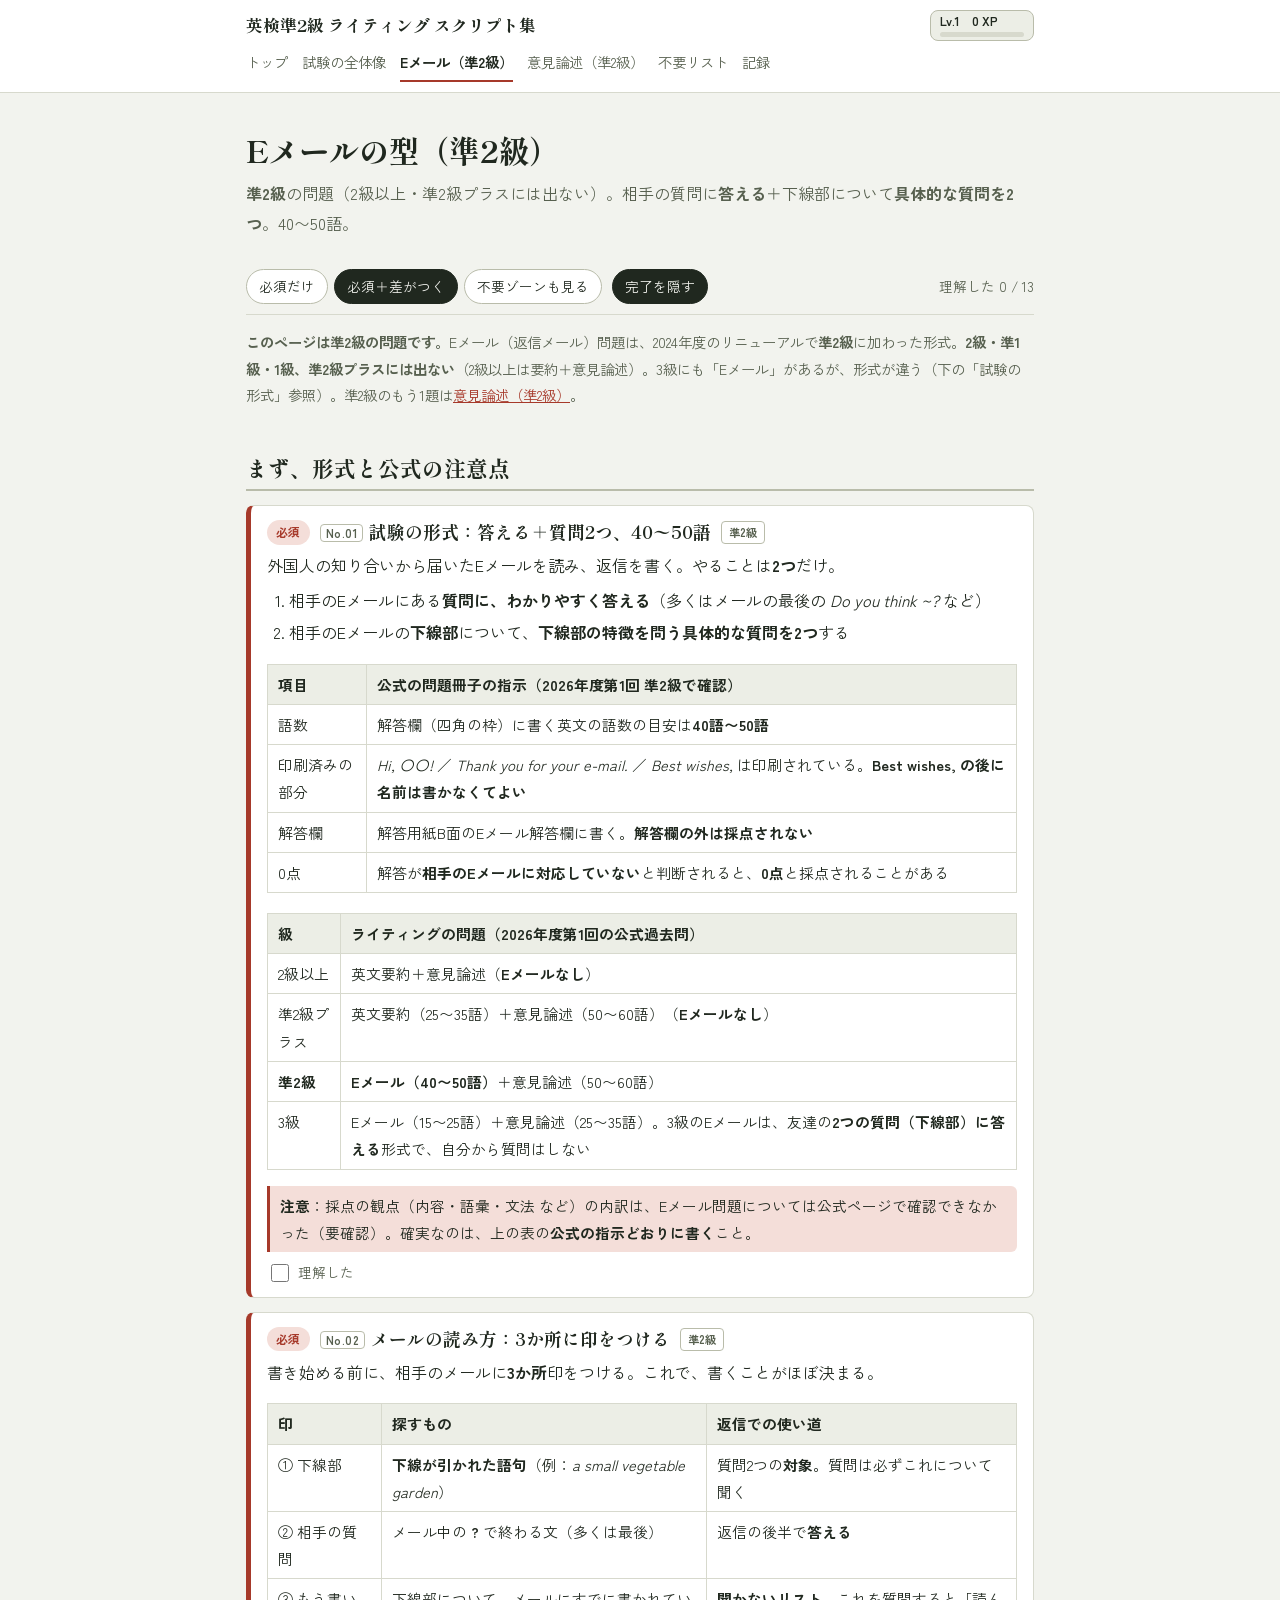
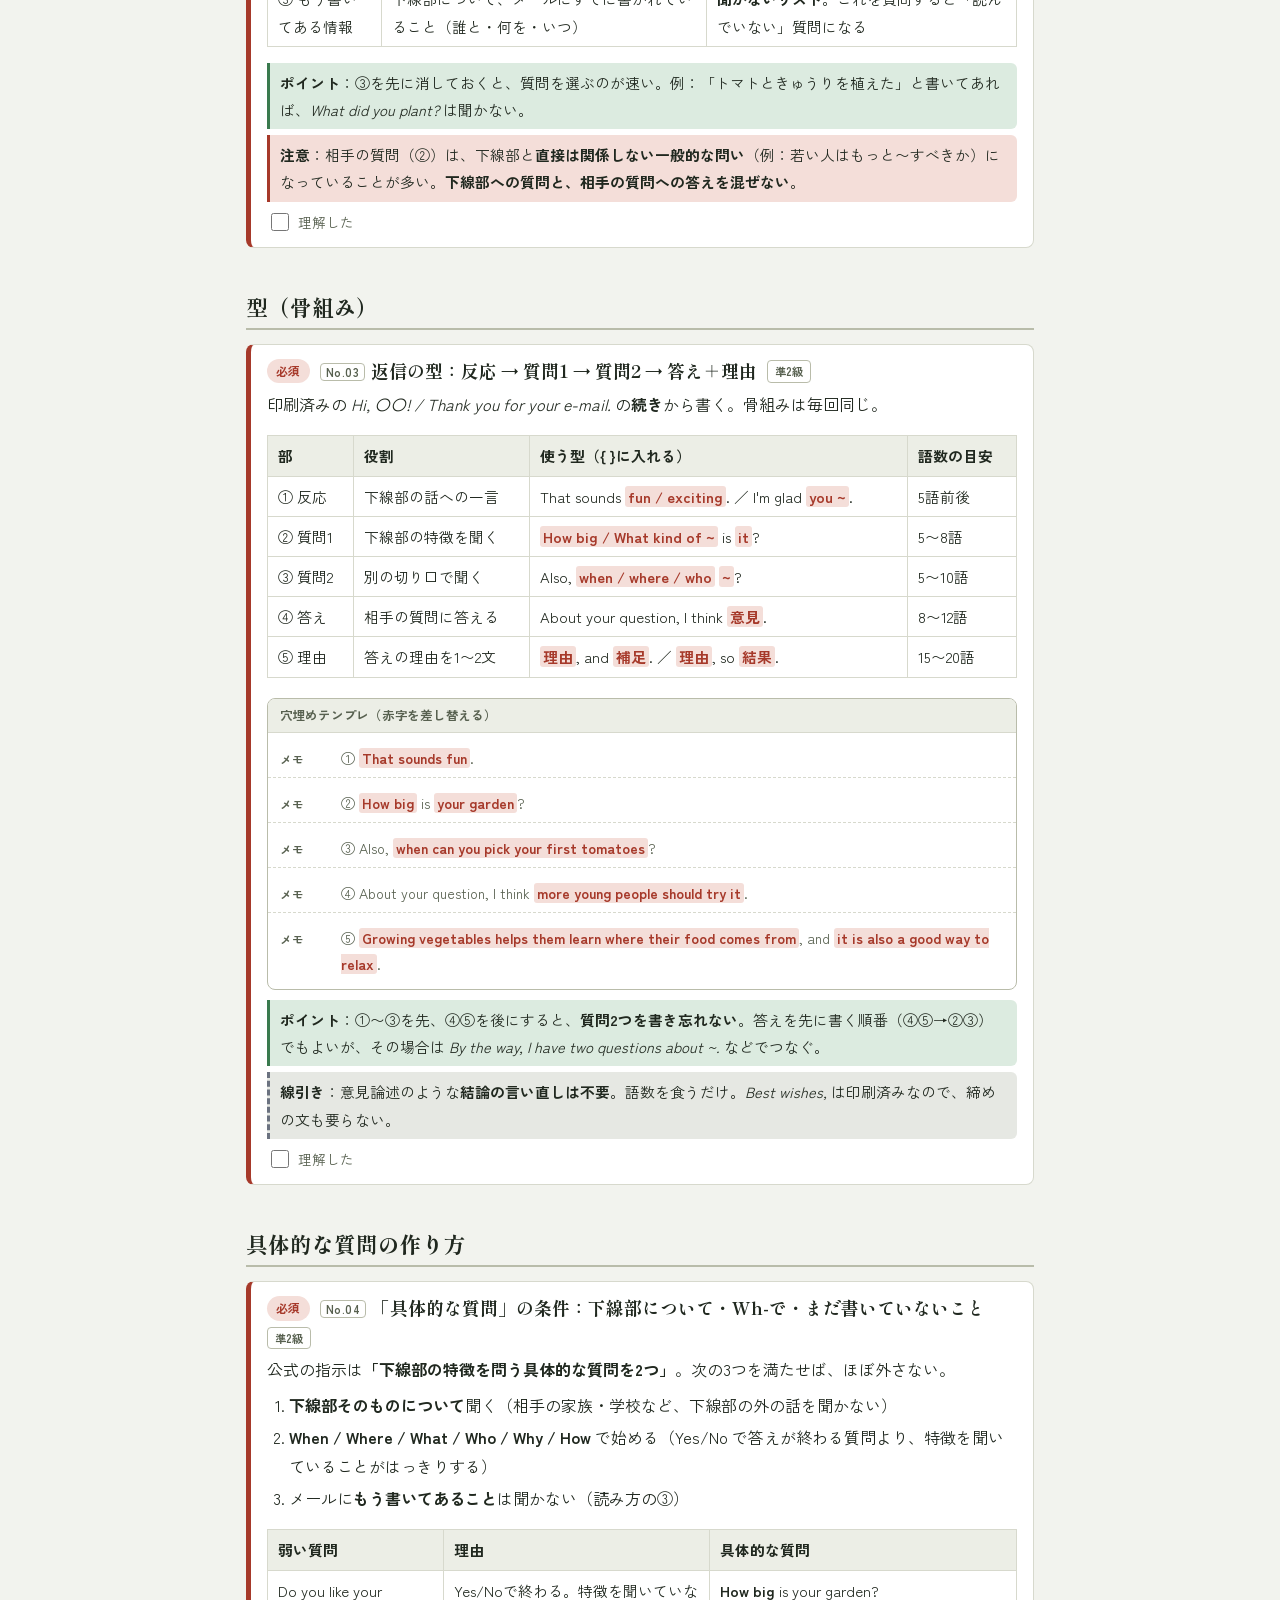
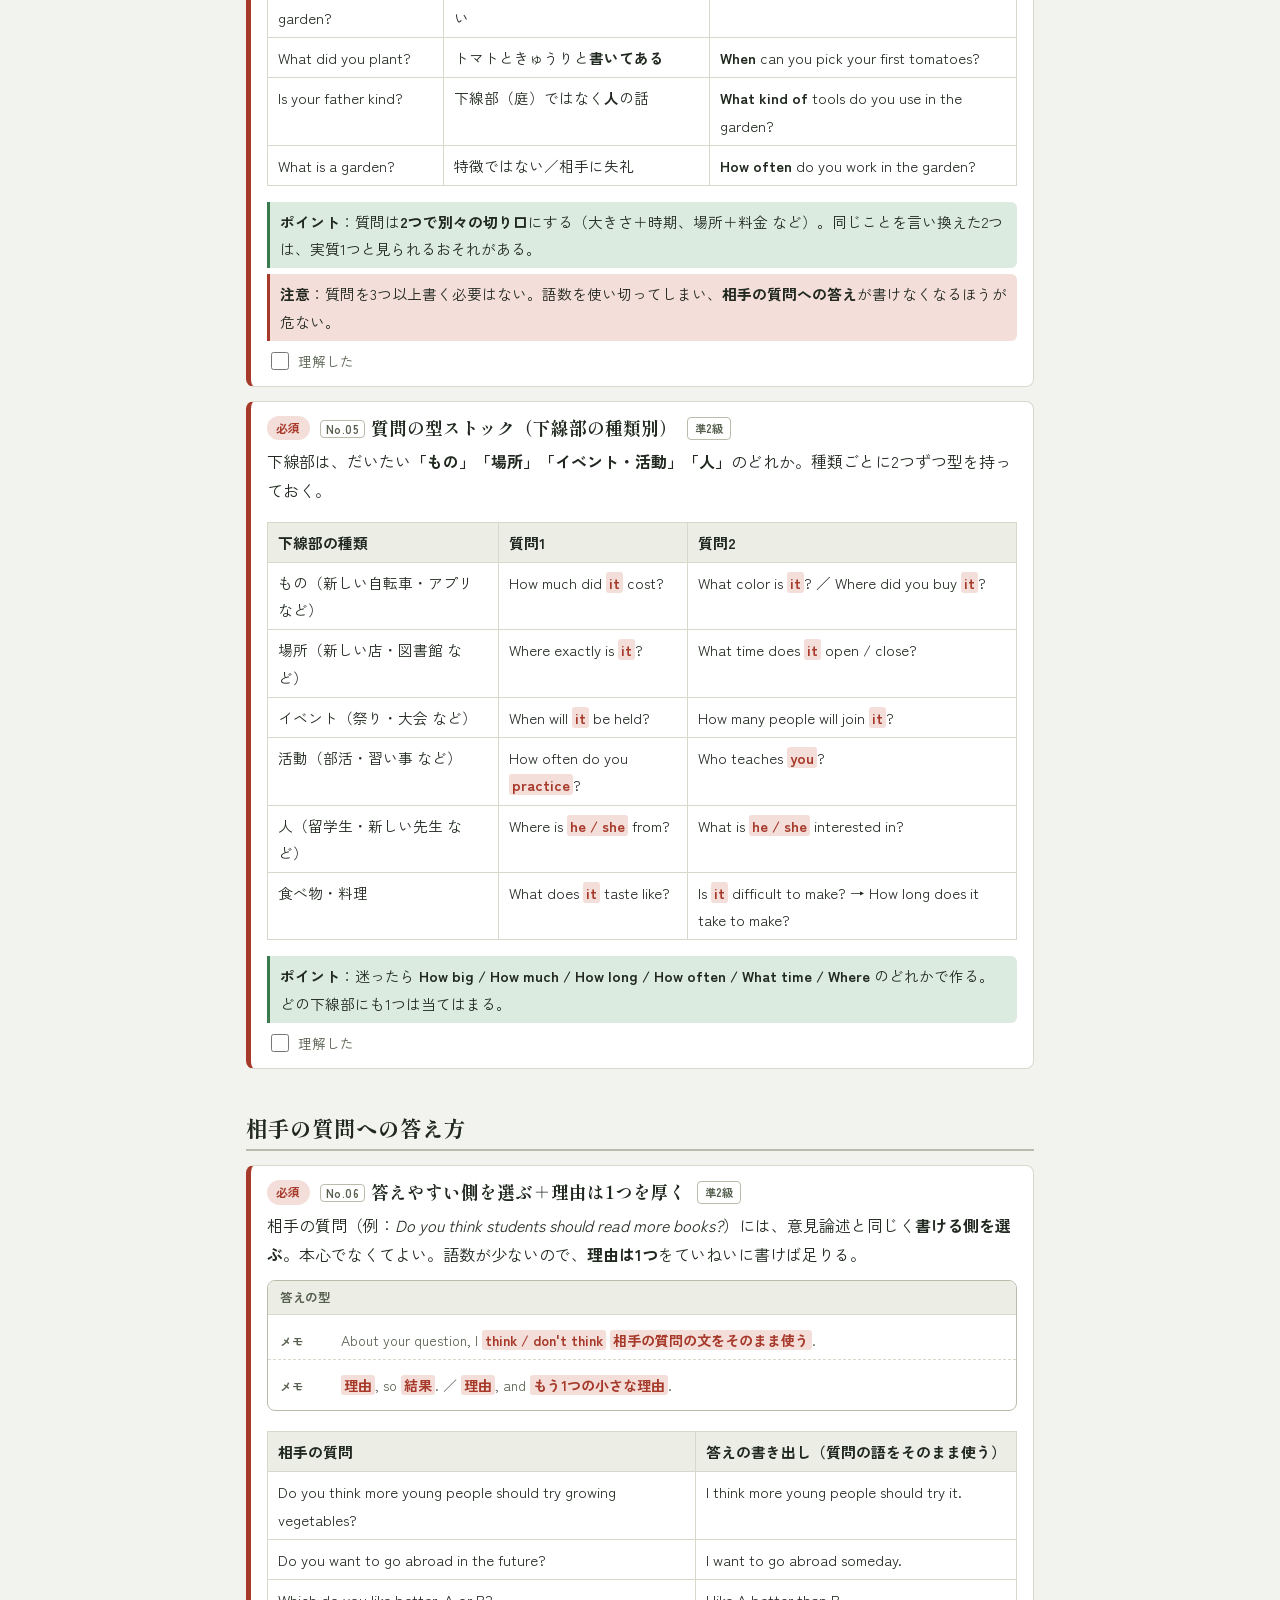
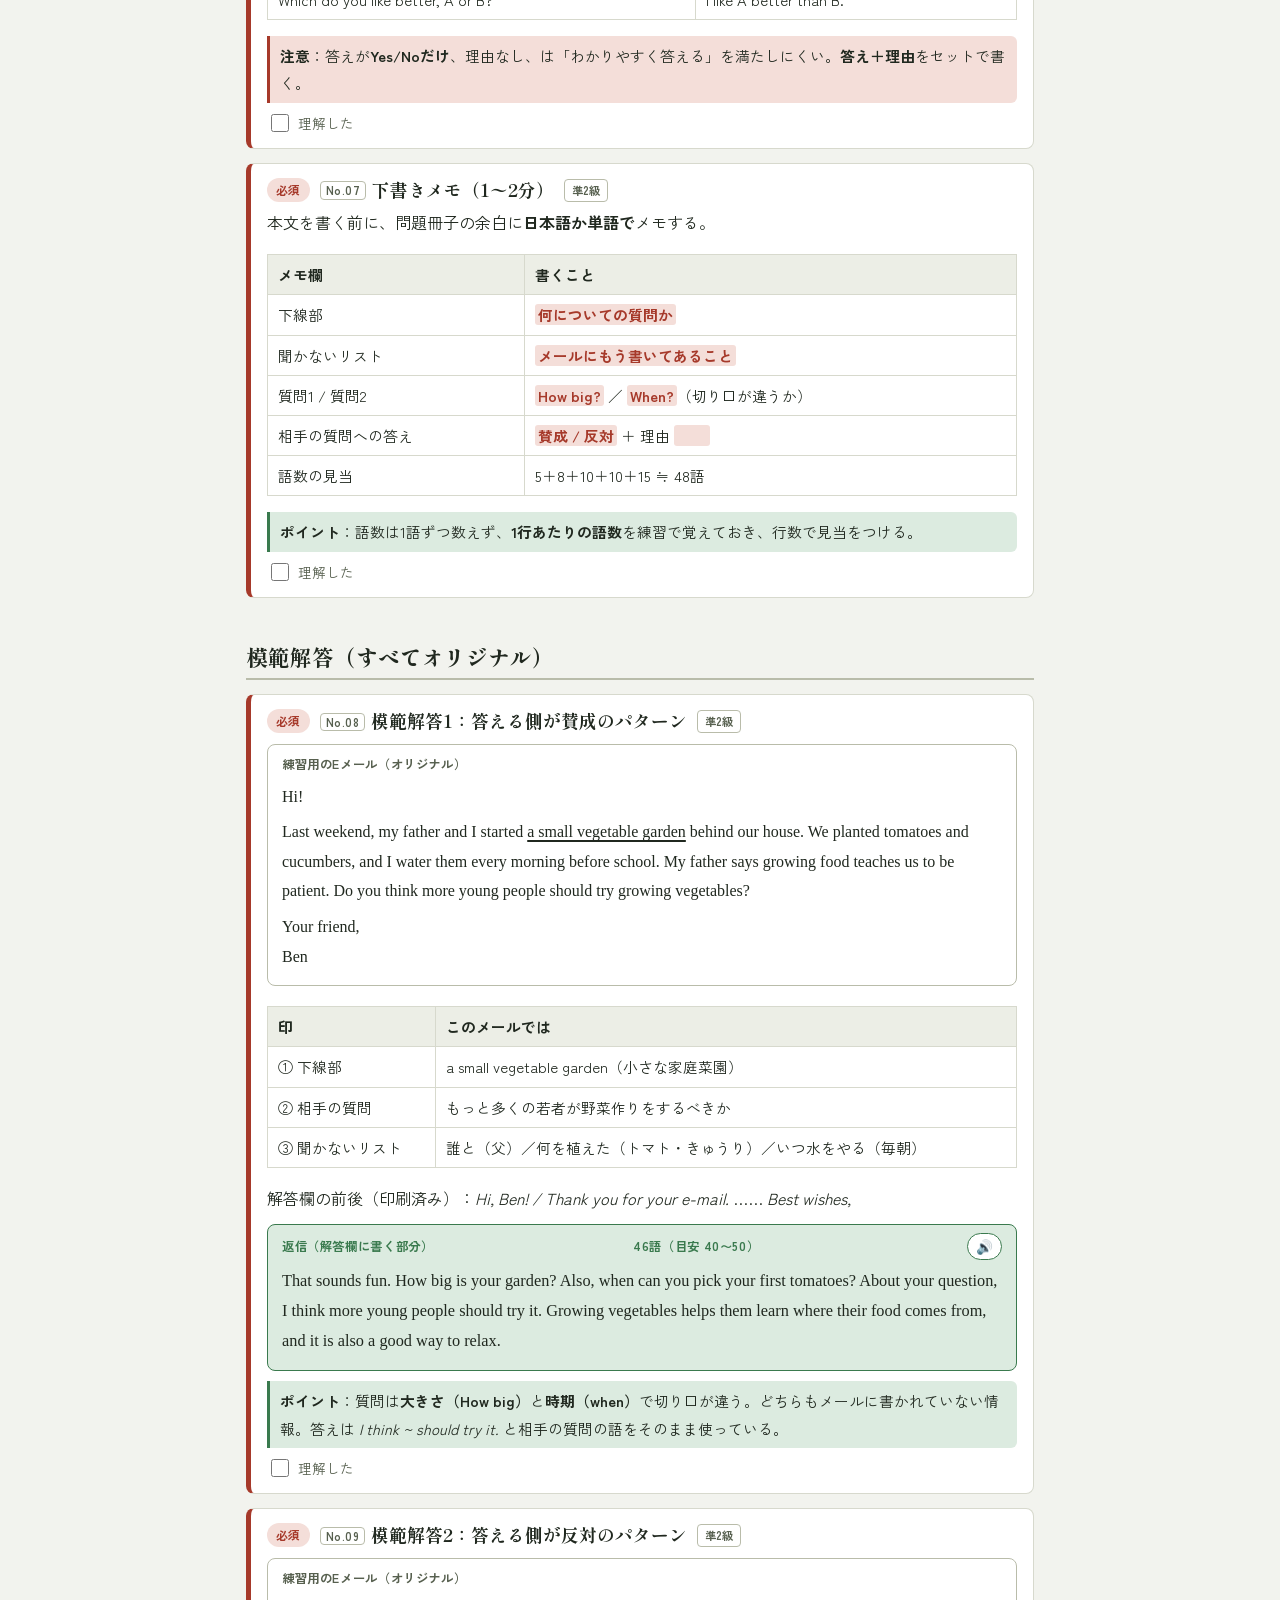
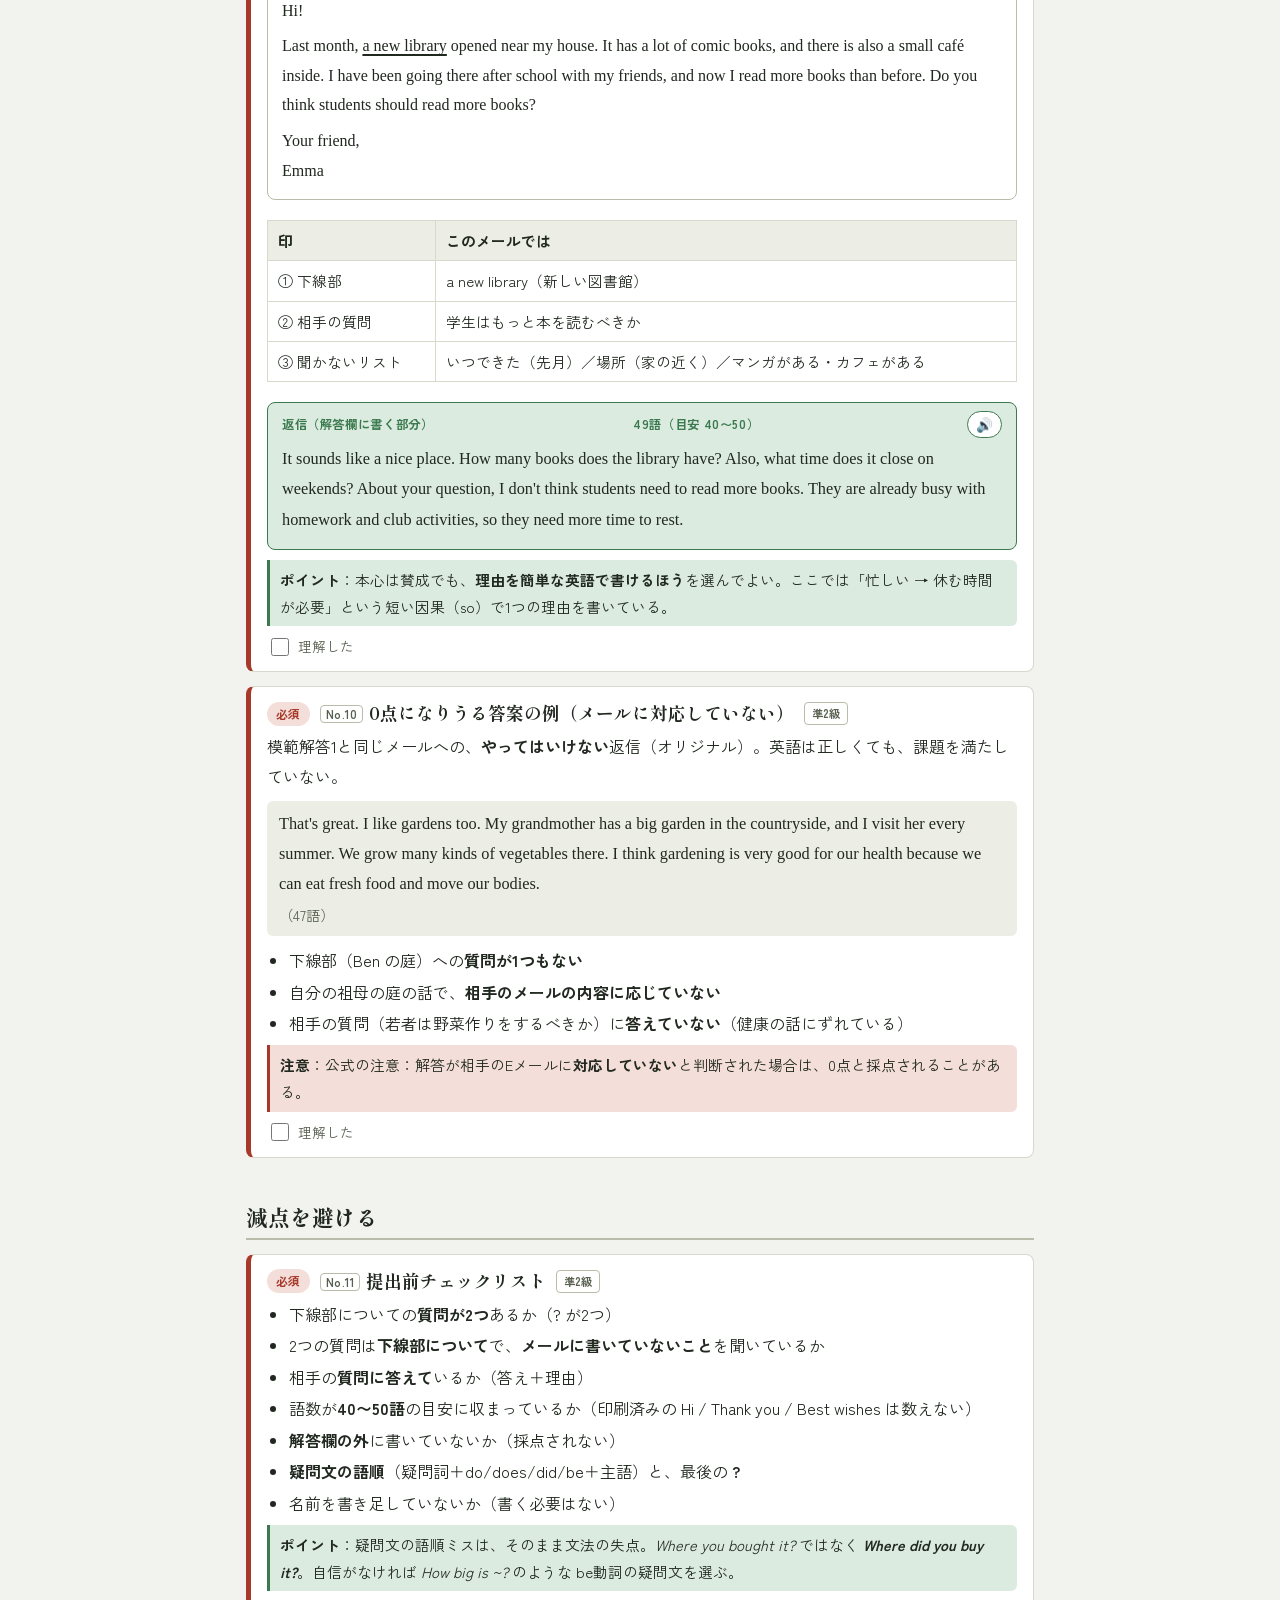
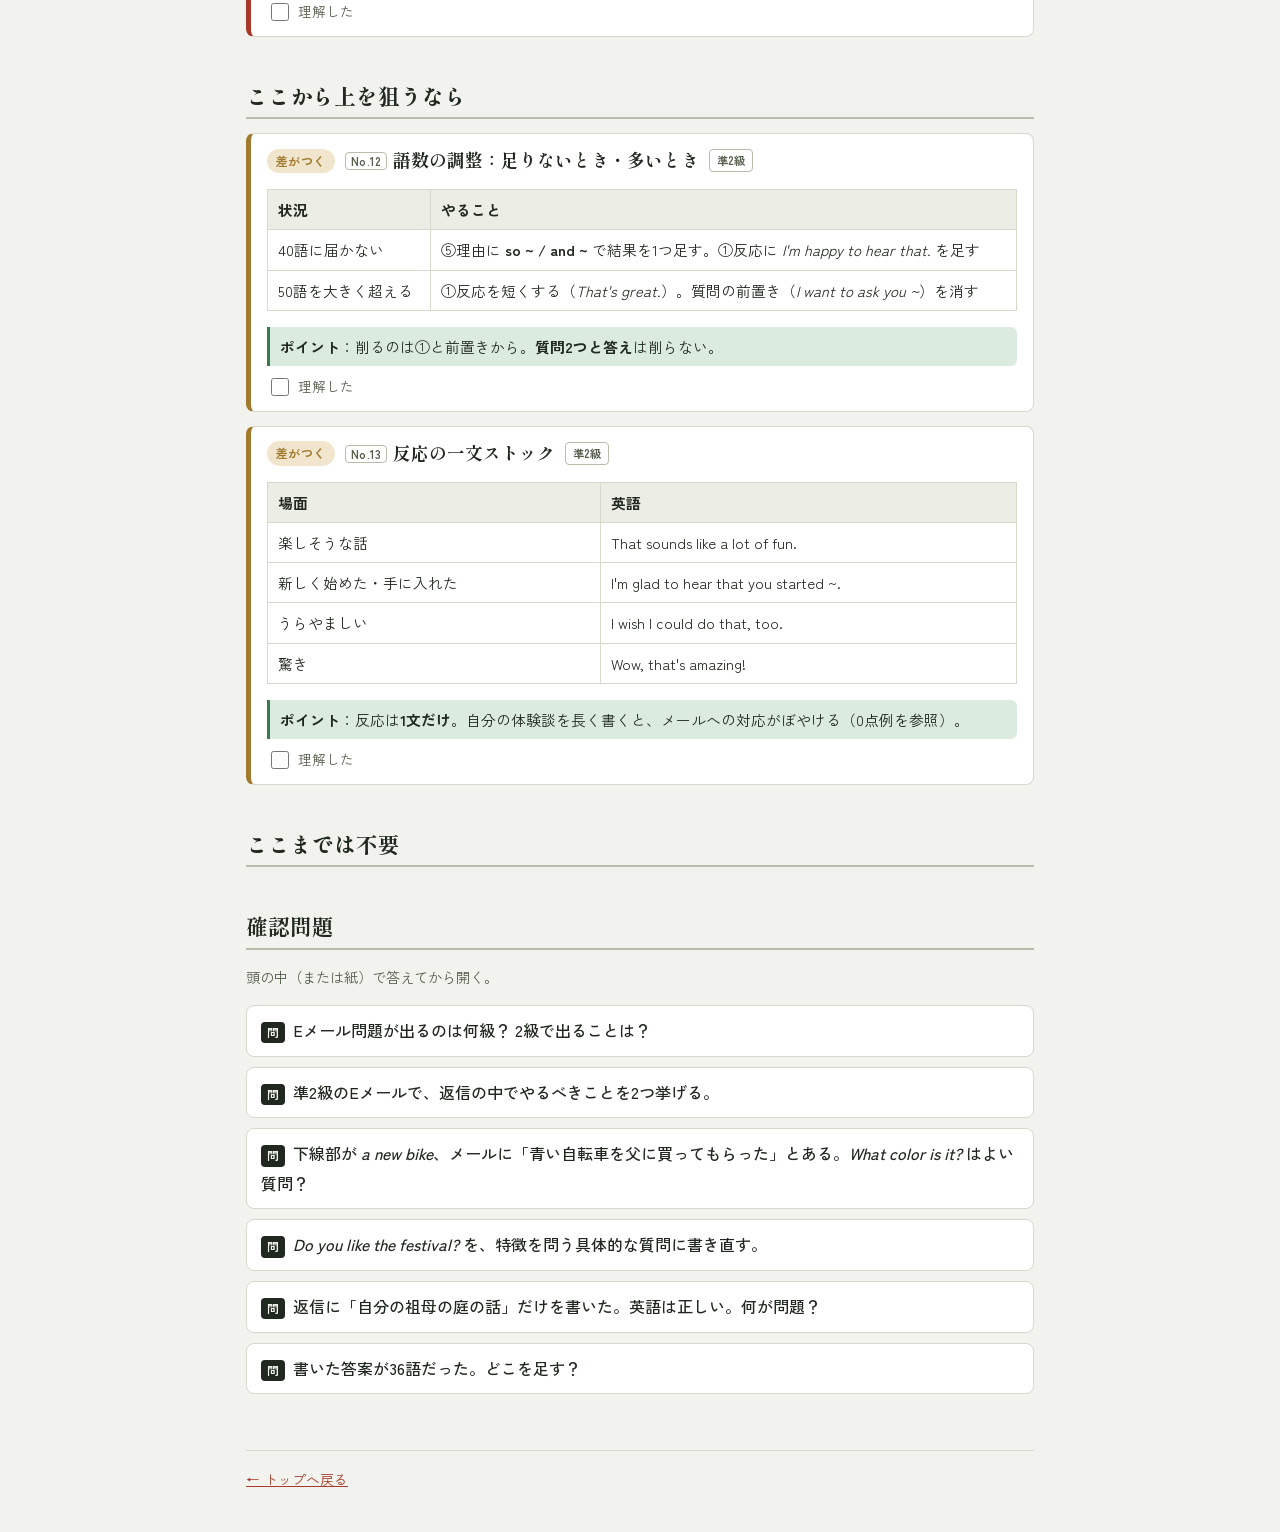
==== email.html @ 37f8f78b "英検準2級ライティング スクリプト集を公開 Co-Authored-By: Claude Sonnet 5 <noreply@anthropic.com>" ====
<!doctype html>
<html lang="ja">
<head>
<meta charset="utf-8">
<meta name="viewport" content="width=device-width, initial-scale=1">
<title>Eメール（返信メール）の型【準2級】 | 英検準2級 ライティング スクリプト集</title>
<meta name="description" content="準2級の問題（2級以上・準2級プラスには出ない）。相手の質問に答える＋下線部について具体的な質問を2つ。40〜50語。">
<link rel="icon" href="data:image/svg+xml,<svg xmlns=%22http://www.w3.org/2000/svg%22 viewBox=%220 0 100 100%22><text y=%22.9em%22 font-size=%2290%22>%F0%9F%97%A3%EF%B8%8F</text></svg>">
<link rel="stylesheet" href="https://fonts.googleapis.com/css2?family=Shippori+Mincho:wght@500;600;800&family=Zen+Kaku+Gothic+New:wght@400;500;700;900&display=swap">
<link rel="stylesheet" href="assets/style.css">
</head>
<body data-mode="core" data-grade="all">
<header class="site-head"><div class="wrap">
  <a class="brand" href="index.html">英検準2級 ライティング スクリプト集</a>
  <nav class="nav">
    <a href="index.html">トップ</a>
    <a href="exam.html">試験の全体像</a>
    <a href="email.html" aria-current="page">Eメール（準2級）</a>
    <a href="essay-p2.html">意見論述（準2級）</a>
    <a href="skip-list.html">不要リスト</a>
    <a href="progress.html">記録</a>
  </nav>
</div></header>

<main class="wrap">

  <h1>Eメールの型（準2級）</h1>
  <p class="lead"><b>準2級</b>の問題（2級以上・準2級プラスには出ない）。相手の質問に<b>答える</b>＋下線部について<b>具体的な質問を2つ</b>。40〜50語。</p>
  <div class="toolbar"><div class="wrap">
    <div class="filter" role="group" aria-label="表示する範囲">
      <button type="button" data-mode="must">必須だけ</button>
      <button type="button" data-mode="core">必須＋差がつく</button>
      <button type="button" data-mode="all">不要ゾーンも見る</button>
      <span class="prog" id="prog"></span>
    </div></div></div>

  <p class="note"><b>このページは準2級の問題です。</b>Eメール（返信メール）問題は、2024年度のリニューアルで<b>準2級</b>に加わった形式。<b>2級・準1級・1級、準2級プラスには出ない</b>（2級以上は要約＋意見論述）。3級にも「Eメール」があるが、形式が違う（下の「試験の形式」参照）。準2級のもう1題は<a href="essay-p2.html">意見論述（準2級）</a>。</p>
  <h2>まず、形式と公式の注意点</h2>
  <article class="item" data-tier="must" data-grade="p2" id="em-format">
    <header><span class="tier tier-must">必須</span><h3>試験の形式：答える＋質問2つ、40〜50語</h3><span class="gchips"><span class="gchip">準2級</span></span></header>
    <p>外国人の知り合いから届いたEメールを読み、返信を書く。やることは<b>2つ</b>だけ。</p>
    <ol><li>相手のEメールにある<b>質問に、わかりやすく答える</b>（多くはメールの最後の <i>Do you think ~?</i> など）</li><li>相手のEメールの<b>下線部</b>について、<b>下線部の特徴を問う具体的な質問を2つ</b>する</li></ol>
    <div class="tablewrap"><table>
      <tr><th>項目</th><th>公式の問題冊子の指示（2026年度第1回 準2級で確認）</th></tr>
      <tr><td>語数</td><td>解答欄（四角の枠）に書く英文の語数の目安は<b>40語〜50語</b></td></tr>
      <tr><td>印刷済みの部分</td><td><i>Hi, 〇〇!</i> ／ <i>Thank you for your e-mail.</i> ／ <i>Best wishes,</i> は印刷されている。<b>Best wishes, の後に名前は書かなくてよい</b></td></tr>
      <tr><td>解答欄</td><td>解答用紙B面のEメール解答欄に書く。<b>解答欄の外は採点されない</b></td></tr>
      <tr><td>0点</td><td>解答が<b>相手のEメールに対応していない</b>と判断されると、<b>0点</b>と採点されることがある</td></tr>
    </table></div>
    <div class="tablewrap"><table>
      <tr><th>級</th><th>ライティングの問題（2026年度第1回の公式過去問）</th></tr>
      <tr><td>2級以上</td><td>英文要約＋意見論述（<b>Eメールなし</b>）</td></tr>
      <tr><td>準2級プラス</td><td>英文要約（25〜35語）＋意見論述（50〜60語）（<b>Eメールなし</b>）</td></tr>
      <tr><td><b>準2級</b></td><td><b>Eメール（40〜50語）</b>＋意見論述（50〜60語）</td></tr>
      <tr><td>3級</td><td>Eメール（15〜25語）＋意見論述（25〜35語）。3級のEメールは、友達の<b>2つの質問（下線部）に答える</b>形式で、自分から質問はしない</td></tr>
    </table></div>
    <p class="warn"><b>注意</b>：採点の観点（内容・語彙・文法 など）の内訳は、Eメール問題については公式ページで確認できなかった（要確認）。確実なのは、上の表の<b>公式の指示どおりに書く</b>こと。</p>
    <label class="done"><input type="checkbox" data-id="em-format"> 理解した</label>
  </article>

  <article class="item" data-tier="must" data-grade="p2" id="em-read">
    <header><span class="tier tier-must">必須</span><h3>メールの読み方：3か所に印をつける</h3><span class="gchips"><span class="gchip">準2級</span></span></header>
    <p>書き始める前に、相手のメールに<b>3か所</b>印をつける。これで、書くことがほぼ決まる。</p>
    <div class="tablewrap"><table>
      <tr><th>印</th><th>探すもの</th><th>返信での使い道</th></tr>
      <tr><td>① 下線部</td><td><b>下線が引かれた語句</b>（例：<i>a small vegetable garden</i>）</td><td>質問2つの<b>対象</b>。質問は必ずこれについて聞く</td></tr>
      <tr><td>② 相手の質問</td><td>メール中の <b>?</b> で終わる文（多くは最後）</td><td>返信の後半で<b>答える</b></td></tr>
      <tr><td>③ もう書いてある情報</td><td>下線部について、メールにすでに書かれていること（誰と・何を・いつ）</td><td><b>聞かないリスト</b>。これを質問すると「読んでいない」質問になる</td></tr>
    </table></div>
    <p class="tip"><b>ポイント</b>：③を先に消しておくと、質問を選ぶのが速い。例：「トマトときゅうりを植えた」と書いてあれば、<i>What did you plant?</i> は聞かない。</p>
    <p class="warn"><b>注意</b>：相手の質問（②）は、下線部と<b>直接は関係しない一般的な問い</b>（例：若い人はもっと〜すべきか）になっていることが多い。<b>下線部への質問と、相手の質問への答えを混ぜない</b>。</p>
    <label class="done"><input type="checkbox" data-id="em-read"> 理解した</label>
  </article>

  <h2>型（骨組み）</h2>
  <article class="item" data-tier="must" data-grade="p2" id="em-skeleton">
    <header><span class="tier tier-must">必須</span><h3>返信の型：反応 → 質問1 → 質問2 → 答え＋理由</h3><span class="gchips"><span class="gchip">準2級</span></span></header>
    <p>印刷済みの <i>Hi, 〇〇! / Thank you for your e-mail.</i> の<b>続き</b>から書く。骨組みは毎回同じ。</p>
    <div class="tablewrap"><table>
      <tr><th>部</th><th>役割</th><th>使う型（{ }に入れる）</th><th>語数の目安</th></tr>
      <tr><td>① 反応</td><td>下線部の話への一言</td><td>That sounds <span class="slot">fun / exciting</span>. ／ I'm glad <span class="slot">you ~</span>.</td><td>5語前後</td></tr>
      <tr><td>② 質問1</td><td>下線部の特徴を聞く</td><td><span class="slot">How big / What kind of ~</span> is <span class="slot">it</span>?</td><td>5〜8語</td></tr>
      <tr><td>③ 質問2</td><td>別の切り口で聞く</td><td>Also, <span class="slot">when / where / who</span> <span class="slot">~</span>?</td><td>5〜10語</td></tr>
      <tr><td>④ 答え</td><td>相手の質問に答える</td><td>About your question, I think <span class="slot">意見</span>.</td><td>8〜12語</td></tr>
      <tr><td>⑤ 理由</td><td>答えの理由を1〜2文</td><td><span class="slot">理由</span>, and <span class="slot">補足</span>. ／ <span class="slot">理由</span>, so <span class="slot">結果</span>.</td><td>15〜20語</td></tr>
    </table></div>
    <div class="script"><div class="script-head"><span>穴埋めテンプレ（赤字を差し替える）</span></div>
      <p class="sline n"><span class="who">メモ</span><span class="txt">① <span class="slot">That sounds fun</span>.</span></p>
      <p class="sline n"><span class="who">メモ</span><span class="txt">② <span class="slot">How big</span> is <span class="slot">your garden</span>?</span></p>
      <p class="sline n"><span class="who">メモ</span><span class="txt">③ Also, <span class="slot">when can you pick your first tomatoes</span>?</span></p>
      <p class="sline n"><span class="who">メモ</span><span class="txt">④ About your question, I think <span class="slot">more young people should try it</span>.</span></p>
      <p class="sline n"><span class="who">メモ</span><span class="txt">⑤ <span class="slot">Growing vegetables helps them learn where their food comes from</span>, and <span class="slot">it is also a good way to relax</span>.</span></p>
    </div>
    <p class="tip"><b>ポイント</b>：①〜③を先、④⑤を後にすると、<b>質問2つを書き忘れない</b>。答えを先に書く順番（④⑤→②③）でもよいが、その場合は <i>By the way, I have two questions about ~.</i> などでつなぐ。</p>
    <p class="line"><b>線引き</b>：意見論述のような<b>結論の言い直しは不要</b>。語数を食うだけ。<i>Best wishes,</i> は印刷済みなので、締めの文も要らない。</p>
    <label class="done"><input type="checkbox" data-id="em-skeleton"> 理解した</label>
  </article>

  <h2>具体的な質問の作り方</h2>
  <article class="item" data-tier="must" data-grade="p2" id="em-question-make">
    <header><span class="tier tier-must">必須</span><h3>「具体的な質問」の条件：下線部について・Wh-で・まだ書いていないこと</h3><span class="gchips"><span class="gchip">準2級</span></span></header>
    <p>公式の指示は<b>「下線部の特徴を問う具体的な質問を2つ」</b>。次の3つを満たせば、ほぼ外さない。</p>
    <ol><li><b>下線部そのものについて</b>聞く（相手の家族・学校など、下線部の外の話を聞かない）</li><li><b>When / Where / What / Who / Why / How</b> で始める（Yes/No で答えが終わる質問より、特徴を聞いていることがはっきりする）</li><li>メールに<b>もう書いてあること</b>は聞かない（読み方の③）</li></ol>
    <div class="tablewrap"><table>
      <tr><th>弱い質問</th><th>理由</th><th>具体的な質問</th></tr>
      <tr><td>Do you like your garden?</td><td>Yes/Noで終わる。特徴を聞いていない</td><td><b>How big</b> is your garden?</td></tr>
      <tr><td>What did you plant?</td><td>トマトときゅうりと<b>書いてある</b></td><td><b>When</b> can you pick your first tomatoes?</td></tr>
      <tr><td>Is your father kind?</td><td>下線部（庭）ではなく<b>人</b>の話</td><td><b>What kind of</b> tools do you use in the garden?</td></tr>
      <tr><td>What is a garden?</td><td>特徴ではない／相手に失礼</td><td><b>How often</b> do you work in the garden?</td></tr>
    </table></div>
    <p class="tip"><b>ポイント</b>：質問は<b>2つで別々の切り口</b>にする（大きさ＋時期、場所＋料金 など）。同じことを言い換えた2つは、実質1つと見られるおそれがある。</p>
    <p class="warn"><b>注意</b>：質問を3つ以上書く必要はない。語数を使い切ってしまい、<b>相手の質問への答え</b>が書けなくなるほうが危ない。</p>
    <label class="done"><input type="checkbox" data-id="em-question-make"> 理解した</label>
  </article>

  <article class="item" data-tier="must" data-grade="p2" id="em-question-stock">
    <header><span class="tier tier-must">必須</span><h3>質問の型ストック（下線部の種類別）</h3><span class="gchips"><span class="gchip">準2級</span></span></header>
    <p>下線部は、だいたい<b>「もの」「場所」「イベント・活動」「人」</b>のどれか。種類ごとに2つずつ型を持っておく。</p>
    <div class="tablewrap"><table>
      <tr><th>下線部の種類</th><th>質問1</th><th>質問2</th></tr>
      <tr><td>もの（新しい自転車・アプリ など）</td><td>How much did <span class="slot">it</span> cost?</td><td>What color is <span class="slot">it</span>? ／ Where did you buy <span class="slot">it</span>?</td></tr>
      <tr><td>場所（新しい店・図書館 など）</td><td>Where exactly is <span class="slot">it</span>?</td><td>What time does <span class="slot">it</span> open / close?</td></tr>
      <tr><td>イベント（祭り・大会 など）</td><td>When will <span class="slot">it</span> be held?</td><td>How many people will join <span class="slot">it</span>?</td></tr>
      <tr><td>活動（部活・習い事 など）</td><td>How often do you <span class="slot">practice</span>?</td><td>Who teaches <span class="slot">you</span>?</td></tr>
      <tr><td>人（留学生・新しい先生 など）</td><td>Where is <span class="slot">he / she</span> from?</td><td>What is <span class="slot">he / she</span> interested in?</td></tr>
      <tr><td>食べ物・料理</td><td>What does <span class="slot">it</span> taste like?</td><td>Is <span class="slot">it</span> difficult to make? → How long does it take to make?</td></tr>
    </table></div>
    <p class="tip"><b>ポイント</b>：迷ったら <b>How big / How much / How long / How often / What time / Where</b> のどれかで作る。どの下線部にも1つは当てはまる。</p>
    <label class="done"><input type="checkbox" data-id="em-question-stock"> 理解した</label>
  </article>

  <h2>相手の質問への答え方</h2>
  <article class="item" data-tier="must" data-grade="p2" id="em-answer">
    <header><span class="tier tier-must">必須</span><h3>答えやすい側を選ぶ＋理由は1つを厚く</h3><span class="gchips"><span class="gchip">準2級</span></span></header>
    <p>相手の質問（例：<i>Do you think students should read more books?</i>）には、意見論述と同じく<b>書ける側を選ぶ</b>。本心でなくてよい。語数が少ないので、<b>理由は1つ</b>をていねいに書けば足りる。</p>
    <div class="script"><div class="script-head"><span>答えの型</span></div>
      <p class="sline n"><span class="who">メモ</span><span class="txt">About your question, I <span class="slot">think / don't think</span> <span class="slot">相手の質問の文をそのまま使う</span>.</span></p>
      <p class="sline n"><span class="who">メモ</span><span class="txt"><span class="slot">理由</span>, so <span class="slot">結果</span>. ／ <span class="slot">理由</span>, and <span class="slot">もう1つの小さな理由</span>.</span></p>
    </div>
    <div class="tablewrap"><table>
      <tr><th>相手の質問</th><th>答えの書き出し（質問の語をそのまま使う）</th></tr>
      <tr><td>Do you think more young people should try growing vegetables?</td><td>I think more young people should try it.</td></tr>
      <tr><td>Do you want to go abroad in the future?</td><td>I want to go abroad someday.</td></tr>
      <tr><td>Which do you like better, A or B?</td><td>I like A better than B.</td></tr>
    </table></div>
    <p class="warn"><b>注意</b>：答えが<b>Yes/Noだけ</b>、理由なし、は「わかりやすく答える」を満たしにくい。<b>答え＋理由</b>をセットで書く。</p>
    <label class="done"><input type="checkbox" data-id="em-answer"> 理解した</label>
  </article>

  <article class="item" data-tier="must" data-grade="p2" id="em-draft">
    <header><span class="tier tier-must">必須</span><h3>下書きメモ（1〜2分）</h3><span class="gchips"><span class="gchip">準2級</span></span></header>
    <p>本文を書く前に、問題冊子の余白に<b>日本語か単語で</b>メモする。</p>
    <div class="tablewrap"><table>
      <tr><th>メモ欄</th><th>書くこと</th></tr>
      <tr><td>下線部</td><td><span class="slot">何についての質問か</span></td></tr>
      <tr><td>聞かないリスト</td><td><span class="slot">メールにもう書いてあること</span></td></tr>
      <tr><td>質問1 / 質問2</td><td><span class="slot">How big?</span> ／ <span class="slot">When?</span>（切り口が違うか）</td></tr>
      <tr><td>相手の質問への答え</td><td><span class="slot">賛成 / 反対</span> ＋ 理由 <span class="slot">　　</span></td></tr>
      <tr><td>語数の見当</td><td>5＋8＋10＋10＋15 ≒ 48語</td></tr>
    </table></div>
    <p class="tip"><b>ポイント</b>：語数は1語ずつ数えず、<b>1行あたりの語数</b>を練習で覚えておき、行数で見当をつける。</p>
    <label class="done"><input type="checkbox" data-id="em-draft"> 理解した</label>
  </article>

  <h2>模範解答（すべてオリジナル）</h2>
  <article class="item" data-tier="must" data-grade="p2" id="em-model-a">
    <header><span class="tier tier-must">必須</span><h3>模範解答1：答える側が賛成のパターン</h3><span class="gchips"><span class="gchip">準2級</span></span></header>
    <div class="prompt"><div class="mh">練習用のEメール（オリジナル）</div><p>Hi!</p><p>Last weekend, my father and I started <u>a small vegetable garden</u> behind our house. We planted tomatoes and cucumbers, and I water them every morning before school. My father says growing food teaches us to be patient. Do you think more young people should try growing vegetables?</p><p>Your friend,<br>Ben</p></div>
    <div class="tablewrap"><table>
      <tr><th>印</th><th>このメールでは</th></tr>
      <tr><td>① 下線部</td><td>a small vegetable garden（小さな家庭菜園）</td></tr>
      <tr><td>② 相手の質問</td><td>もっと多くの若者が野菜作りをするべきか</td></tr>
      <tr><td>③ 聞かないリスト</td><td>誰と（父）／何を植えた（トマト・きゅうり）／いつ水をやる（毎朝）</td></tr>
    </table></div>
    <p>解答欄の前後（印刷済み）：<i>Hi, Ben! / Thank you for your e-mail.</i> …… <i>Best wishes,</i></p>
    <div class="model"><div class="mh"><span>返信（解答欄に書く部分）</span><span>46語（目安 40〜50）</span></div><p>That sounds fun. How big is your garden? Also, when can you pick your first tomatoes? About your question, I think more young people should try it. Growing vegetables helps them learn where their food comes from, and it is also a good way to relax.</p></div>
    <p class="tip"><b>ポイント</b>：質問は<b>大きさ（How big）</b>と<b>時期（when）</b>で切り口が違う。どちらもメールに書かれていない情報。答えは <i>I think ~ should try it.</i> と相手の質問の語をそのまま使っている。</p>
    <label class="done"><input type="checkbox" data-id="em-model-a"> 理解した</label>
  </article>

  <article class="item" data-tier="must" data-grade="p2" id="em-model-b">
    <header><span class="tier tier-must">必須</span><h3>模範解答2：答える側が反対のパターン</h3><span class="gchips"><span class="gchip">準2級</span></span></header>
    <div class="prompt"><div class="mh">練習用のEメール（オリジナル）</div><p>Hi!</p><p>Last month, <u>a new library</u> opened near my house. It has a lot of comic books, and there is also a small café inside. I have been going there after school with my friends, and now I read more books than before. Do you think students should read more books?</p><p>Your friend,<br>Emma</p></div>
    <div class="tablewrap"><table>
      <tr><th>印</th><th>このメールでは</th></tr>
      <tr><td>① 下線部</td><td>a new library（新しい図書館）</td></tr>
      <tr><td>② 相手の質問</td><td>学生はもっと本を読むべきか</td></tr>
      <tr><td>③ 聞かないリスト</td><td>いつできた（先月）／場所（家の近く）／マンガがある・カフェがある</td></tr>
    </table></div>
    <div class="model"><div class="mh"><span>返信（解答欄に書く部分）</span><span>49語（目安 40〜50）</span></div><p>It sounds like a nice place. How many books does the library have? Also, what time does it close on weekends? About your question, I don't think students need to read more books. They are already busy with homework and club activities, so they need more time to rest.</p></div>
    <p class="tip"><b>ポイント</b>：本心は賛成でも、<b>理由を簡単な英語で書けるほう</b>を選んでよい。ここでは「忙しい → 休む時間が必要」という短い因果（so）で1つの理由を書いている。</p>
    <label class="done"><input type="checkbox" data-id="em-model-b"> 理解した</label>
  </article>

  <article class="item" data-tier="must" data-grade="p2" id="em-bad">
    <header><span class="tier tier-must">必須</span><h3>0点になりうる答案の例（メールに対応していない）</h3><span class="gchips"><span class="gchip">準2級</span></span></header>
    <p>模範解答1と同じメールへの、<b>やってはいけない</b>返信（オリジナル）。英語は正しくても、課題を満たしていない。</p>
    <div class="ex"><p class="en">That's great. I like gardens too. My grandmother has a big garden in the countryside, and I visit her every summer. We grow many kinds of vegetables there. I think gardening is very good for our health because we can eat fresh food and move our bodies.</p><p class="ja">（47語）</p></div>
    <ul><li>下線部（Ben の庭）への<b>質問が1つもない</b></li><li>自分の祖母の庭の話で、<b>相手のメールの内容に応じていない</b></li><li>相手の質問（若者は野菜作りをするべきか）に<b>答えていない</b>（健康の話にずれている）</li></ul>
    <p class="warn"><b>注意</b>：公式の注意：解答が相手のEメールに<b>対応していない</b>と判断された場合は、0点と採点されることがある。</p>
    <label class="done"><input type="checkbox" data-id="em-bad"> 理解した</label>
  </article>

  <h2>減点を避ける</h2>
  <article class="item" data-tier="must" data-grade="p2" id="em-zero-check">
    <header><span class="tier tier-must">必須</span><h3>提出前チェックリスト</h3><span class="gchips"><span class="gchip">準2級</span></span></header>
    <ul><li>下線部についての<b>質問が2つ</b>あるか（? が2つ）</li><li>2つの質問は<b>下線部について</b>で、<b>メールに書いていないこと</b>を聞いているか</li><li>相手の<b>質問に答えて</b>いるか（答え＋理由）</li><li>語数が<b>40〜50語</b>の目安に収まっているか（印刷済みの Hi / Thank you / Best wishes は数えない）</li><li><b>解答欄の外</b>に書いていないか（採点されない）</li><li><b>疑問文の語順</b>（疑問詞＋do/does/did/be＋主語）と、最後の <b>?</b></li><li>名前を書き足していないか（書く必要はない）</li></ul>
    <p class="tip"><b>ポイント</b>：疑問文の語順ミスは、そのまま文法の失点。<i>Where you bought it?</i> ではなく <b><i>Where did you buy it?</i></b>。自信がなければ <i>How big is ~?</i> のような be動詞の疑問文を選ぶ。</p>
    <label class="done"><input type="checkbox" data-id="em-zero-check"> 理解した</label>
  </article>

  <h2>ここから上を狙うなら</h2>
  <article class="item" data-tier="core" data-grade="p2" id="em-word-adjust">
    <header><span class="tier tier-core">差がつく</span><h3>語数の調整：足りないとき・多いとき</h3><span class="gchips"><span class="gchip">準2級</span></span></header>
    <div class="tablewrap"><table>
      <tr><th>状況</th><th>やること</th></tr>
      <tr><td>40語に届かない</td><td>⑤理由に <b>so ~ / and ~</b> で結果を1つ足す。①反応に <i>I'm happy to hear that.</i> を足す</td></tr>
      <tr><td>50語を大きく超える</td><td>①反応を短くする（<i>That's great.</i>）。質問の前置き（<i>I want to ask you ~</i>）を消す</td></tr>
    </table></div>
    <p class="tip"><b>ポイント</b>：削るのは①と前置きから。<b>質問2つと答え</b>は削らない。</p>
    <label class="done"><input type="checkbox" data-id="em-word-adjust"> 理解した</label>
  </article>

  <article class="item" data-tier="core" data-grade="p2" id="em-reaction-stock">
    <header><span class="tier tier-core">差がつく</span><h3>反応の一文ストック</h3><span class="gchips"><span class="gchip">準2級</span></span></header>
    <div class="tablewrap"><table>
      <tr><th>場面</th><th>英語</th></tr>
      <tr><td>楽しそうな話</td><td>That sounds like a lot of fun.</td></tr>
      <tr><td>新しく始めた・手に入れた</td><td>I'm glad to hear that you started ~.</td></tr>
      <tr><td>うらやましい</td><td>I wish I could do that, too.</td></tr>
      <tr><td>驚き</td><td>Wow, that's amazing!</td></tr>
    </table></div>
    <p class="tip"><b>ポイント</b>：反応は<b>1文だけ</b>。自分の体験談を長く書くと、メールへの対応がぼやける（0点例を参照）。</p>
    <label class="done"><input type="checkbox" data-id="em-reaction-stock"> 理解した</label>
  </article>

  <h2>ここまでは不要</h2>
  <article class="item" data-tier="skip" data-grade="p2" id="em-skip-closing">
    <header><span class="tier tier-skip">ここまで不要</span><h3>結びの定型文（I'm looking forward to your reply. など）</h3><span class="gchips"><span class="gchip">準2級</span></span></header>
    <p>返信の最後に結びの文を入れる答案は多いが、<i>Best wishes,</i> は印刷済み。</p>
    <p class="line"><b>線引き</b>：結びの文は採点上の必須要素ではない。<b>語数が40語に届かないときの調整用</b>として持っておけば十分。</p>
    <label class="done"><input type="checkbox" data-id="em-skip-closing"> 理解した</label>
  </article>

  <article class="item" data-tier="skip" data-grade="p2" id="em-skip-format">
    <header><span class="tier tier-skip">ここまで不要</span><h3>件名・署名・手紙の書式を覚える</h3><span class="gchips"><span class="gchip">準2級</span></span></header>
    <p>件名、日付、宛名、署名の書き方などのメールの書式。</p>
    <p class="line"><b>線引き</b>：書き出し（Hi, 〇〇! / Thank you for your e-mail.）と Best wishes, は印刷済みで、名前も書かなくてよい。<b>書式の暗記は不要</b>。</p>
    <label class="done"><input type="checkbox" data-id="em-skip-format"> 理解した</label>
  </article>

  <section class="quiz">
    <h2>確認問題</h2>
    <p class="note">頭の中（または紙）で答えてから開く。</p>
    <details class="q"><summary>Eメール問題が出るのは何級？ 2級で出ることは？</summary>
      <div class="ans"><p><b class="a">準2級。</b>2級・準1級・1級と準2級プラスには出ない（2級以上は要約＋意見論述）。3級にもEメールはあるが、2つの質問に答える形式で、語数も15〜25語と違う。</p></div></details>
    <details class="q"><summary>準2級のEメールで、返信の中でやるべきことを2つ挙げる。</summary>
      <div class="ans"><p><b class="a">①相手のメールの質問にわかりやすく答える ②下線部の特徴を問う具体的な質問を2つする。</b>語数の目安は40〜50語。</p></div></details>
    <details class="q"><summary>下線部が <i>a new bike</i>、メールに「青い自転車を父に買ってもらった」とある。<i>What color is it?</i> はよい質問？</summary>
      <div class="ans"><p><b class="a">よくない。</b>色（青）はメールに書いてある。例：<i>How much did it cost?</i> ／ <i>Where do you usually ride it?</i></p></div></details>
    <details class="q"><summary><i>Do you like the festival?</i> を、特徴を問う具体的な質問に書き直す。</summary>
      <div class="ans"><p>例：<i>When will the festival be held?</i> ／ <i>How many people come to the festival?</i>（Wh- で、祭りそのものの特徴を聞く）</p></div></details>
    <details class="q"><summary>返信に「自分の祖母の庭の話」だけを書いた。英語は正しい。何が問題？</summary>
      <div class="ans"><p><b class="a">相手のメールに対応していない。</b>下線部への質問も、相手の質問への答えもない。公式の注意では、0点と採点されることがある。</p></div></details>
    <details class="q"><summary>書いた答案が36語だった。どこを足す？</summary>
      <div class="ans"><p><b class="a">答えの理由に so / and で結果を1つ足す</b>か、反応の一文を足す。質問を3つ目に増やすより、答えを厚くするほうが安全。</p></div></details>
  </section>

  <footer>
    <a href="index.html">← トップへ戻る</a>
  </footer>
</main>
<script src="assets/manifest.js"></script>
<script src="assets/app.js"></script>
</body>
</html>
---- assets/style.css ----
:root{
  --bg:#f2f3ee;
  --surface:#ffffff;
  --surface-2:#eceee6;
  --ink:#20281f;
  --ink-soft:#57604f;
  --rule:#d7d9cd;
  --rule-strong:#b9bcaa;
  --must:#a6392a;
  --must-soft:#f4ded9;
  --core:#a17a2e;
  --core-soft:#f1e6cd;
  --skip:#6b7280;
  --skip-soft:#e6e8e3;
  --ok:#3a7a4e;
  --ok-soft:#dcebe0;
}
@media (prefers-color-scheme: dark){
  :root:not([data-theme="light"]){
    --bg:#181c16;
    --surface:#20251d;
    --surface-2:#262b21;
    --ink:#e9ece2;
    --ink-soft:#a7ad9c;
    --rule:#343a2d;
    --rule-strong:#454c3a;
    --must:#e08464;
    --must-soft:#3a251d;
    --core:#d9b465;
    --core-soft:#33291a;
    --skip:#9aa192;
    --skip-soft:#262b21;
    --ok:#6fbf8a;
    --ok-soft:#1e3025;
  }
}
*{box-sizing:border-box}
html{-webkit-text-size-adjust:100%}
body{
  margin:0;background:var(--bg);color:var(--ink);
  font-family:"Zen Kaku Gothic New",-apple-system,"Hiragino Sans",sans-serif;
  line-height:1.85;font-size:16px;
}
a{color:var(--must)}
.wrap{max-width:820px;margin:0 auto;padding:0 16px}

/* header */
.site-head{background:var(--surface);border-bottom:1px solid var(--rule);position:sticky;top:0;z-index:10}
.site-head .wrap{display:flex;flex-wrap:wrap;align-items:center;gap:4px 16px;padding-top:10px;padding-bottom:10px}
.brand{font-family:"Shippori Mincho",serif;font-weight:800;font-size:1.05rem;color:var(--ink);text-decoration:none;margin-right:auto}
.nav{display:flex;flex-wrap:wrap;gap:2px 14px;font-size:.9rem}
.nav a{color:var(--ink-soft);text-decoration:none;padding:4px 0;border-bottom:2px solid transparent}
.nav a:hover{color:var(--ink)}
.nav a[aria-current="page"]{color:var(--ink);font-weight:700;border-bottom-color:var(--must)}

/* headings */
h1,h2,h3{font-family:"Shippori Mincho",serif;line-height:1.4}
h1{font-size:1.9rem;font-weight:800;margin:36px 0 8px}
h2{font-size:1.35rem;font-weight:800;margin:44px 0 10px;padding-bottom:6px;border-bottom:2px solid var(--rule-strong)}
h3{font-size:1.1rem;font-weight:700;margin:0}
.lead{color:var(--ink-soft);margin:0 0 20px}
.note{font-size:.9rem;color:var(--ink-soft)}

/* tier chips */
.tier{display:inline-block;font-size:.75rem;font-weight:700;padding:1px 9px;border-radius:999px;letter-spacing:.04em;white-space:nowrap}
.tier-must{background:var(--must-soft);color:var(--must)}
.tier-core{background:var(--core-soft);color:var(--core)}
.tier-skip{background:var(--skip-soft);color:var(--skip)}

/* tier explainer cards */
.tiers{display:grid;gap:12px;margin:20px 0}
@media(min-width:700px){.tiers{grid-template-columns:repeat(3,1fr)}}
.tier-card{background:var(--surface);border:1px solid var(--rule);border-top-width:4px;border-radius:8px;padding:14px 16px}
.tier-card.must{border-top-color:var(--must)}
.tier-card.core{border-top-color:var(--core)}
.tier-card.skip{border-top-color:var(--skip);border-style:dashed;border-top-style:solid}
.tier-card h3{margin:6px 0 4px}
.tier-card p{margin:0;font-size:.92rem;color:var(--ink-soft);line-height:1.7}

/* nav cards */
.cards{display:grid;gap:12px;margin:16px 0}
@media(min-width:700px){.cards{grid-template-columns:1fr 1fr}}
.card{display:block;background:var(--surface);border:1px solid var(--rule);border-radius:8px;padding:14px 16px;color:var(--ink);text-decoration:none}
.card:hover{border-color:var(--rule-strong);background:var(--surface-2)}
.card b{display:block;font-family:"Shippori Mincho",serif;font-size:1.05rem}
.card span{font-size:.9rem;color:var(--ink-soft)}

/* filter bar */
.toolbar{position:sticky;top:49px;z-index:5;background:var(--bg);padding:10px 0;margin:8px 0 0;border-bottom:1px solid var(--rule)}
.toolbar .wrap{padding:0}
.filter{display:flex;flex-wrap:wrap;align-items:center;gap:6px}
.filter button{font:inherit;font-size:.85rem;padding:4px 12px;border:1px solid var(--rule-strong);background:var(--surface);color:var(--ink);border-radius:999px;cursor:pointer}
.filter button[aria-pressed="true"]{background:var(--ink);color:var(--bg);border-color:var(--ink)}
.filter .prog{margin-left:auto;font-size:.85rem;color:var(--ink-soft)}
body[data-mode="must"] .item:not([data-tier="must"]){display:none}
body[data-mode="core"] .item[data-tier="skip"]{display:none}

/* items */
.item{background:var(--surface);border:1px solid var(--rule);border-left-width:5px;border-radius:8px;padding:14px 16px 12px;margin:14px 0}
.item[data-tier="must"]{border-left-color:var(--must)}
.item[data-tier="core"]{border-left-color:var(--core)}
.item[data-tier="skip"]{border-left-color:var(--skip);border-style:dashed;border-left-style:solid;background:var(--surface-2)}
.item header{display:flex;flex-wrap:wrap;align-items:center;gap:6px 10px;margin-bottom:6px}
.item p{margin:6px 0}
.item ul,.item ol{margin:6px 0;padding-left:1.4em}
.item li{margin:2px 0}
.sym{font-family:"Shippori Mincho",serif;font-weight:800;font-size:1.4rem;line-height:1;min-width:1.6em;text-align:center;background:var(--surface-2);border-radius:6px;padding:4px 6px}
.ex{margin:10px 0;padding:8px 12px;background:var(--surface-2);border-radius:6px}
.item[data-tier="skip"] .ex{background:var(--bg)}
.ex .en{margin:0;font-family:Georgia,"Times New Roman",serif;font-size:1.02rem}
.ex .ja{margin:2px 0 0;font-size:.9rem;color:var(--ink-soft)}
.ex mark{background:var(--core-soft);color:inherit;padding:0 2px;border-radius:2px}
.tip{font-size:.92rem;border-left:3px solid var(--ok);background:var(--ok-soft);padding:6px 10px;border-radius:0 6px 6px 0;margin:8px 0}
.warn{font-size:.92rem;border-left:3px solid var(--must);background:var(--must-soft);padding:6px 10px;border-radius:0 6px 6px 0;margin:8px 0}
.line{font-size:.92rem;border-left:3px dashed var(--skip);background:var(--skip-soft);padding:6px 10px;border-radius:0 6px 6px 0;margin:8px 0}
.done{display:flex;align-items:center;gap:6px;margin-top:8px;font-size:.85rem;color:var(--ink-soft);cursor:pointer}
.done input{width:18px;height:18px;accent-color:var(--ok)}
.item.is-done{opacity:.72}
.item.is-done h3{text-decoration:line-through;text-decoration-color:var(--rule-strong)}

/* tables */
table{width:100%;border-collapse:collapse;font-size:.92rem;margin:10px 0;background:var(--surface)}
th,td{border:1px solid var(--rule);padding:6px 10px;text-align:left;vertical-align:top}
th{background:var(--surface-2);font-weight:700;white-space:nowrap}
.tablewrap{overflow-x:auto}

/* steps */
.steps{counter-reset:s;list-style:none;padding:0;margin:10px 0}
.steps li{counter-increment:s;position:relative;padding:4px 0 4px 2.2em}
.steps li::before{content:counter(s);position:absolute;left:0;top:4px;width:1.6em;height:1.6em;border-radius:50%;background:var(--ink);color:var(--bg);font-size:.8rem;display:flex;align-items:center;justify-content:center}

footer{margin:56px 0 40px;padding-top:16px;border-top:1px solid var(--rule);font-size:.85rem;color:var(--ink-soft)}

/* No. 番号（JSが h3 に data-no を付ける。フィルタで数字が変わらないようにするため） */
.item h3[data-no]::before{content:"No." attr(data-no);display:inline-block;margin-right:.5em;font-family:"Zen Kaku Gothic New",sans-serif;font-size:.72rem;font-weight:700;letter-spacing:.04em;color:var(--ink-soft);border:1px solid var(--rule-strong);border-radius:4px;padding:0 5px;vertical-align:.12em}

/* 図解記法 */
.parse{margin:10px 0;padding:10px 12px;background:var(--surface-2);border-radius:6px;font-family:Georgia,"Times New Roman",serif;font-size:1.02rem;line-height:2.1}
.parse .S{border-bottom:2px solid var(--must)}
.parse .V{border-bottom:2px double var(--core)}
.parse .O,.parse .C{border-bottom:2px dotted var(--ok)}
.parse .M{color:var(--ink-soft)}
.parse .cl{color:var(--core);font-weight:700}
.legend{display:flex;flex-wrap:wrap;gap:6px 16px;font-size:.85rem;color:var(--ink-soft);margin:6px 0 2px}
.legend .S{border-bottom:2px solid var(--must)}
.legend .V{border-bottom:2px double var(--core)}
.legend .O{border-bottom:2px dotted var(--ok)}

/* 着眼点 */
.focus{display:flex;gap:8px;align-items:baseline;font-size:.95rem;margin:4px 0 8px}
.focus>b{flex:none;font-size:.72rem;letter-spacing:.06em;background:var(--ink);color:var(--bg);border-radius:4px;padding:1px 7px}

/* 確認問題 */
.quiz{margin:40px 0 0}
.q{background:var(--surface);border:1px solid var(--rule);border-radius:8px;margin:10px 0;padding:0}
.q summary{cursor:pointer;padding:10px 14px;font-weight:500;list-style:none}
.q summary::-webkit-details-marker{display:none}
.q summary::before{content:"問";display:inline-block;margin-right:8px;background:var(--ink);color:var(--bg);font-size:.72rem;font-weight:700;border-radius:4px;padding:0 6px}
.q[open] summary{border-bottom:1px dashed var(--rule-strong)}
.q .ans{padding:8px 14px 12px;font-size:.95rem}
.q .ans p{margin:4px 0}
.q .ans b.a{color:var(--ok)}

/* 完了した項目を隠す */
body[data-hide-done="1"] .item.is-done{display:none}
.filter .hd{margin-left:4px}
.empty-msg{margin:16px 0;padding:14px 16px;background:var(--ok-soft);border:1px solid var(--ok);border-radius:8px;color:var(--ink)}
.empty-msg span{font-size:.9rem;color:var(--ink-soft)}

/* ヘッダーのレベルバッジ */
.lv-badge{display:flex;flex-direction:column;gap:3px;min-width:104px;padding:3px 9px;border:1px solid var(--rule-strong);border-radius:8px;background:var(--surface-2);color:var(--ink);text-decoration:none;font-size:.76rem;font-weight:700;line-height:1.25}
.lv-badge:hover{border-color:var(--ink-soft)}
.lv-bar{display:block;height:5px;background:var(--rule);border-radius:3px;overflow:hidden}
.lv-bar i{display:block;height:100%;width:0;background:var(--ok);transition:width .6s ease}

/* トースト・紙吹雪 */
.toasts{position:fixed;left:50%;bottom:16px;transform:translateX(-50%);display:flex;flex-direction:column;gap:8px;width:min(92vw,440px);z-index:50}
.toast{display:flex;align-items:center;justify-content:space-between;gap:12px;padding:10px 14px;border-radius:10px;background:var(--ink);color:var(--bg);box-shadow:0 6px 20px rgba(0,0,0,.25);font-size:.92rem;animation:pop .25s ease}
.toast button{flex:none;font:inherit;font-size:.85rem;font-weight:700;padding:3px 10px;border:1px solid currentColor;border-radius:999px;background:transparent;color:inherit;cursor:pointer}
.toast.award{background:var(--core);color:#fff}
.toast.levelup{background:var(--ok);color:#fff;font-weight:700}
@keyframes pop{from{transform:translateY(12px);opacity:0}to{transform:none;opacity:1}}
.confetti{position:fixed;inset:0;pointer-events:none;overflow:hidden;z-index:60}
.confetti i{position:absolute;top:-14px;width:8px;height:13px;border-radius:2px;animation:fall linear forwards}
@keyframes fall{to{transform:translateY(105vh) rotate(600deg);opacity:.85}}
@media (prefers-reduced-motion: reduce){.toast{animation:none}.lv-bar i{transition:none}}

/* 記録ページ */
.lvcard{display:flex;gap:16px;align-items:center;background:var(--surface);border:1px solid var(--rule);border-radius:12px;padding:16px 18px;margin:16px 0}
.lvbig{flex:none;width:84px;height:84px;border-radius:50%;background:var(--ink);color:var(--bg);display:flex;align-items:center;justify-content:center;font-family:"Shippori Mincho",serif;font-weight:800;font-size:1.5rem}
.lvbody{flex:1;min-width:0}
.lvname{margin:0 0 8px;padding:0;border:0;font-size:1.3rem}
.xpbar{height:12px;background:var(--rule);border-radius:6px;overflow:hidden}
.xpbar i{display:block;height:100%;background:linear-gradient(90deg,var(--ok),var(--core));border-radius:6px;transition:width .6s ease}
.stats{display:grid;grid-template-columns:repeat(2,1fr);gap:10px;margin:14px 0}
@media(min-width:700px){.stats{grid-template-columns:repeat(4,1fr)}}
.stat{background:var(--surface);border:1px solid var(--rule);border-radius:8px;padding:10px 12px}
.stat b{display:block;font-family:"Shippori Mincho",serif;font-size:1.25rem}
.stat span{font-size:.8rem;color:var(--ink-soft)}
.pbar{display:inline-block;vertical-align:middle;width:90px;height:8px;background:var(--rule);border-radius:4px;overflow:hidden;margin-right:8px}
.pbar i{display:block;height:100%;background:var(--ok)}
.pnum{font-size:.85rem;color:var(--ink-soft);white-space:nowrap}
.ptable td{vertical-align:middle}
.trophies{display:grid;grid-template-columns:repeat(2,1fr);gap:10px}
@media(min-width:700px){.trophies{grid-template-columns:repeat(3,1fr)}}
.trophy{display:flex;flex-direction:column;gap:2px;background:var(--surface);border:1px solid var(--core);border-radius:8px;padding:10px 12px}
.trophy .ticon{font-size:1.6rem;line-height:1.2}
.trophy b{font-size:.92rem}
.trophy span:last-child{font-size:.8rem;color:var(--ink-soft)}
.trophy.locked{border-color:var(--rule);border-style:dashed;background:var(--surface-2);opacity:.75}
button.danger{font:inherit;font-size:.85rem;padding:4px 12px;border:1px solid var(--must);color:var(--must);background:transparent;border-radius:999px;cursor:pointer}

/* 構文の入口ページのカード */
.pcard{display:flex;flex-direction:column;gap:4px}
.pcard-meta{font-size:.8rem}
.pcard-prog{display:block;margin-top:2px}

/* ===== 英検スクリプト集：追加分 ===== */
.gfilter{display:flex;flex-wrap:wrap;align-items:center;gap:6px;margin-bottom:6px}
.gfilter .lbl{font-size:.8rem;color:var(--ink-soft);margin-right:2px}
.gfilter button{font:inherit;font-size:.85rem;padding:4px 12px;border:1px solid var(--rule-strong);background:var(--surface);color:var(--ink);border-radius:999px;cursor:pointer}
.gfilter button[aria-pressed="true"]{background:var(--core);color:#fff;border-color:var(--core)}
body[data-grade="p2"] [data-grade]:not(button):not([data-grade~="p2"]){display:none}
body[data-grade="2"] [data-grade]:not(button):not([data-grade~="2"]){display:none}
body[data-grade="p1"] [data-grade]:not(button):not([data-grade~="p1"]){display:none}
body[data-grade="1"] [data-grade]:not(button):not([data-grade~="1"]){display:none}
.gchips{display:inline-flex;gap:4px}
.gchip{font-size:.7rem;font-weight:700;padding:0 7px;border-radius:4px;border:1px solid var(--rule-strong);color:var(--ink-soft);background:var(--surface)}
.script{margin:10px 0;border:1px solid var(--rule-strong);border-radius:8px;background:var(--surface);overflow:hidden}
.script-head{display:flex;align-items:center;justify-content:space-between;gap:8px;padding:5px 12px;background:var(--surface-2);border-bottom:1px solid var(--rule);font-size:.78rem;font-weight:700;letter-spacing:.06em;color:var(--ink-soft)}
.script-head button{font:inherit;font-size:.8rem;padding:2px 10px;border:1px solid var(--rule-strong);background:var(--surface);color:var(--ink);border-radius:999px;cursor:pointer}
.sline{display:flex;gap:10px;margin:0;padding:6px 12px;border-bottom:1px dashed var(--rule)}
.sline:last-child{border-bottom:0}
.sline .who{flex:none;width:4.4em;font-size:.72rem;font-weight:700;color:var(--ink-soft);padding-top:.35em}
.sline .txt{font-family:Georgia,"Times New Roman",serif;font-size:1.02rem}
.sline.c{background:var(--core-soft)}
.sline.c .who{color:var(--core)}
.sline.n .txt{font-family:inherit;font-size:.88rem;color:var(--ink-soft)}
.slot{background:var(--must-soft);color:var(--must);border-radius:3px;padding:0 3px;font-weight:600}
.model{margin:10px 0;border:1px solid var(--ok);border-radius:8px;background:var(--ok-soft);padding:8px 14px}
.model .mh{display:flex;justify-content:space-between;align-items:center;font-size:.78rem;font-weight:700;color:var(--ok);letter-spacing:.05em}
.model p{margin:6px 0;font-family:Georgia,"Times New Roman",serif;font-size:1.02rem}
.prompt{margin:10px 0;border:1px solid var(--rule-strong);border-radius:8px;background:var(--surface);padding:8px 14px}
.prompt .mh{font-size:.78rem;font-weight:700;color:var(--ink-soft);letter-spacing:.05em}
.prompt p{margin:6px 0;font-family:Georgia,"Times New Roman",serif;font-size:1rem}
.panels{display:grid;gap:8px;margin:10px 0}
@media(min-width:700px){.panels{grid-template-columns:repeat(auto-fit,minmax(150px,1fr))}}
.panel{border:2px solid var(--ink);border-radius:6px;padding:6px 10px;background:var(--surface);font-size:.88rem;line-height:1.6}
.panel b{display:block;font-size:.72rem;color:var(--ink-soft)}
.say-model{font:inherit;font-size:.85rem;margin-left:8px;padding:0 8px;border:1px solid var(--ok);border-radius:999px;background:var(--surface);cursor:pointer}
.grade-empty{margin:14px 0;padding:12px 14px;border:1px dashed var(--rule-strong);border-radius:8px;background:var(--surface-2);font-size:.9rem}
.prompt u{text-decoration-thickness:2px;text-underline-offset:3px}
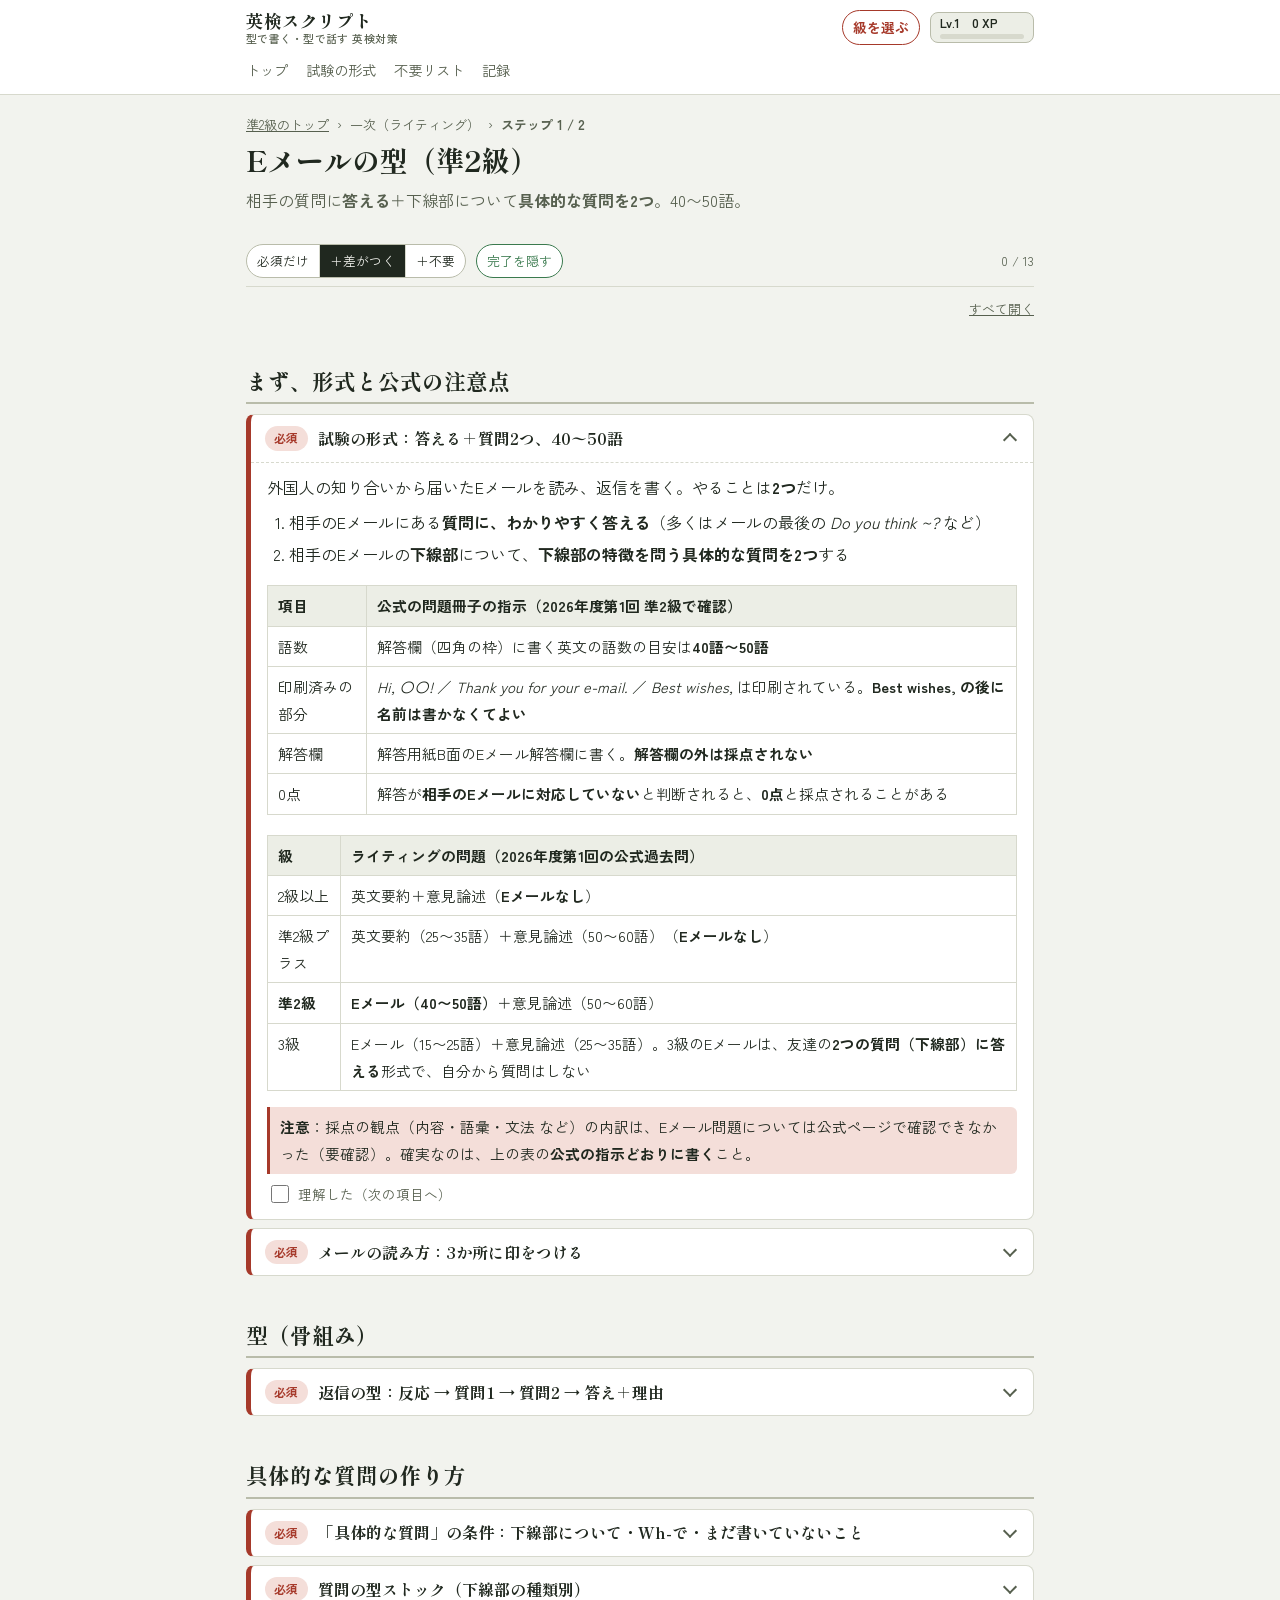
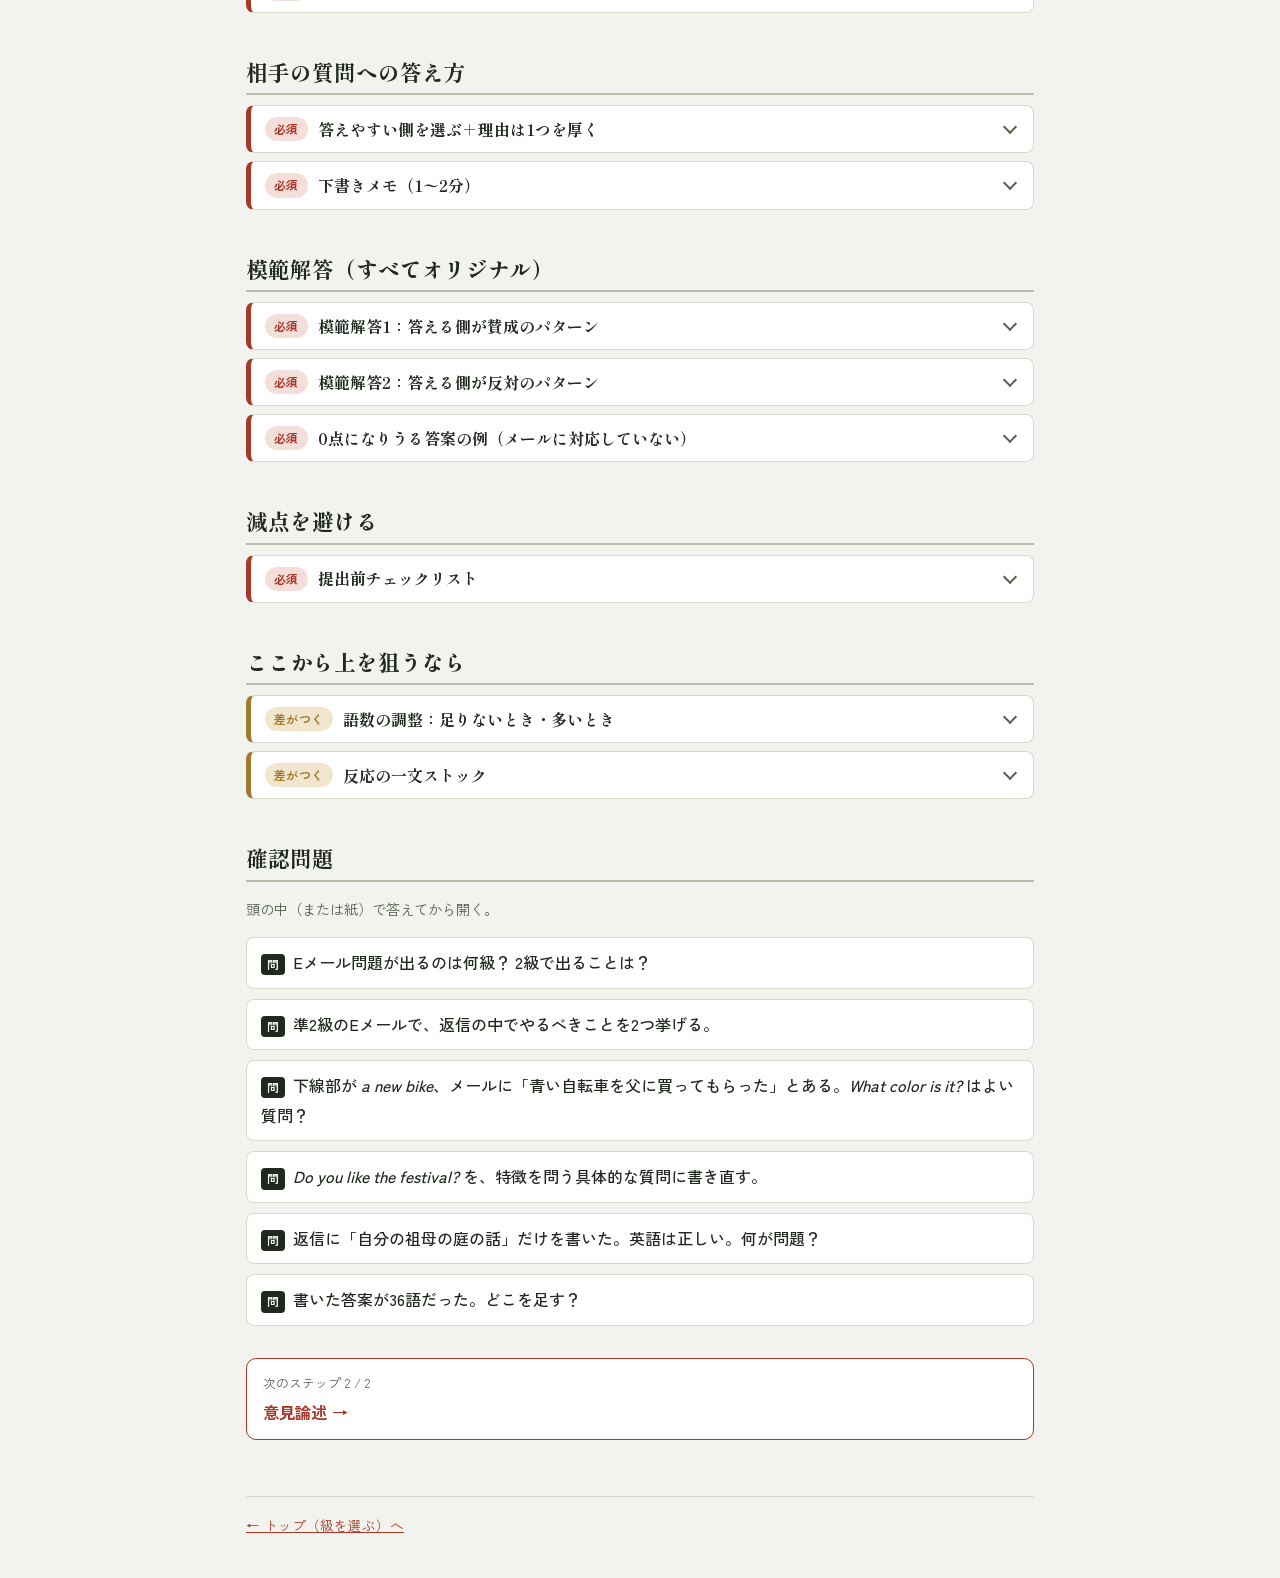
==== commit ed8be860: "英検スクリプトに改称し、級を選ぶ構成に作り直し Co-Authored-By: Claude Sonnet 5 <noreply@anthropic.com>" ====
--- a/email.html
+++ b/email.html
@@ -3,20 +3,21 @@
 <head>
 <meta charset="utf-8">
 <meta name="viewport" content="width=device-width, initial-scale=1">
-<title>Eメール（返信メール）の型【準2級】 | 英検準2級 ライティング スクリプト集</title>
-<meta name="description" content="準2級の問題（2級以上・準2級プラスには出ない）。相手の質問に答える＋下線部について具体的な質問を2つ。40〜50語。">
+<title>Eメール（返信メール）の型【準2級】 | 英検スクリプト</title>
+<meta name="description" content="相手の質問に答える＋下線部について具体的な質問を2つ。40〜50語。">
 <link rel="icon" href="data:image/svg+xml,<svg xmlns=%22http://www.w3.org/2000/svg%22 viewBox=%220 0 100 100%22><text y=%22.9em%22 font-size=%2290%22>%F0%9F%97%A3%EF%B8%8F</text></svg>">
 <link rel="stylesheet" href="https://fonts.googleapis.com/css2?family=Shippori+Mincho:wght@500;600;800&family=Zen+Kaku+Gothic+New:wght@400;500;700;900&display=swap">
 <link rel="stylesheet" href="assets/style.css">
 </head>
-<body data-mode="core" data-grade="all">
+<body data-mode="core" data-grade="all" data-page-grades="p2">
 <header class="site-head"><div class="wrap">
-  <a class="brand" href="index.html">英検準2級 ライティング スクリプト集</a>
-  <nav class="nav">
-    <a href="index.html">トップ</a>
-    <a href="exam.html">試験の全体像</a>
-    <a href="email.html" aria-current="page">Eメール（準2級）</a>
-    <a href="essay-p2.html">意見論述（準2級）</a>
+  <div class="head-row">
+    <a class="brand" href="index.html">英検スクリプト<small>型で書く・型で話す 英検対策</small></a>
+    <a class="gpick" href="index.html#grades" data-gpick>級を選ぶ</a>
+  </div>
+  <nav class="nav" aria-label="メインメニュー">
+    <a href="index.html" data-nav="hub">トップ</a>
+    <a href="exam.html">試験の形式</a>
     <a href="skip-list.html">不要リスト</a>
     <a href="progress.html">記録</a>
   </nav>
@@ -24,20 +25,20 @@
 
 <main class="wrap">
 
+  <div class="crumbs" id="crumbs"></div>
   <h1>Eメールの型（準2級）</h1>
-  <p class="lead"><b>準2級</b>の問題（2級以上・準2級プラスには出ない）。相手の質問に<b>答える</b>＋下線部について<b>具体的な質問を2つ</b>。40〜50語。</p>
+  <p class="lead">相手の質問に<b>答える</b>＋下線部について<b>具体的な質問を2つ</b>。40〜50語。</p>
   <div class="toolbar"><div class="wrap">
     <div class="filter" role="group" aria-label="表示する範囲">
-      <button type="button" data-mode="must">必須だけ</button>
-      <button type="button" data-mode="core">必須＋差がつく</button>
-      <button type="button" data-mode="all">不要ゾーンも見る</button>
+      <span class="seg"><button type="button" data-mode="must">必須だけ</button><button type="button" data-mode="core">＋差がつく</button><button type="button" data-mode="all">＋不要</button></span>
       <span class="prog" id="prog"></span>
     </div></div></div>
-
-  <p class="note"><b>このページは準2級の問題です。</b>Eメール（返信メール）問題は、2024年度のリニューアルで<b>準2級</b>に加わった形式。<b>2級・準1級・1級、準2級プラスには出ない</b>（2級以上は要約＋意見論述）。3級にも「Eメール」があるが、形式が違う（下の「試験の形式」参照）。準2級のもう1題は<a href="essay-p2.html">意見論述（準2級）</a>。</p>
+  <p class="openall"><button type="button" data-openall>すべて開く</button></p>
+
   <h2>まず、形式と公式の注意点</h2>
   <article class="item" data-tier="must" data-grade="p2" id="em-format">
-    <header><span class="tier tier-must">必須</span><h3>試験の形式：答える＋質問2つ、40〜50語</h3><span class="gchips"><span class="gchip">準2級</span></span></header>
+    <details class="ib"><summary><span class="tier tier-must">必須</span><h3>試験の形式：答える＋質問2つ、40〜50語</h3><span class="gchips"><span class="gchip">準2級</span></span><span class="dmark" aria-label="理解した">✓</span></summary>
+    <div class="ibody">
     <p>外国人の知り合いから届いたEメールを読み、返信を書く。やることは<b>2つ</b>だけ。</p>
     <ol><li>相手のEメールにある<b>質問に、わかりやすく答える</b>（多くはメールの最後の <i>Do you think ~?</i> など）</li><li>相手のEメールの<b>下線部</b>について、<b>下線部の特徴を問う具体的な質問を2つ</b>する</li></ol>
     <div class="tablewrap"><table>
@@ -55,11 +56,13 @@
       <tr><td>3級</td><td>Eメール（15〜25語）＋意見論述（25〜35語）。3級のEメールは、友達の<b>2つの質問（下線部）に答える</b>形式で、自分から質問はしない</td></tr>
     </table></div>
     <p class="warn"><b>注意</b>：採点の観点（内容・語彙・文法 など）の内訳は、Eメール問題については公式ページで確認できなかった（要確認）。確実なのは、上の表の<b>公式の指示どおりに書く</b>こと。</p>
-    <label class="done"><input type="checkbox" data-id="em-format"> 理解した</label>
+    <label class="done"><input type="checkbox" data-id="em-format"> 理解した（次の項目へ）</label>
+    </div></details>
   </article>
 
   <article class="item" data-tier="must" data-grade="p2" id="em-read">
-    <header><span class="tier tier-must">必須</span><h3>メールの読み方：3か所に印をつける</h3><span class="gchips"><span class="gchip">準2級</span></span></header>
+    <details class="ib"><summary><span class="tier tier-must">必須</span><h3>メールの読み方：3か所に印をつける</h3><span class="gchips"><span class="gchip">準2級</span></span><span class="dmark" aria-label="理解した">✓</span></summary>
+    <div class="ibody">
     <p>書き始める前に、相手のメールに<b>3か所</b>印をつける。これで、書くことがほぼ決まる。</p>
     <div class="tablewrap"><table>
       <tr><th>印</th><th>探すもの</th><th>返信での使い道</th></tr>
@@ -69,12 +72,14 @@
     </table></div>
     <p class="tip"><b>ポイント</b>：③を先に消しておくと、質問を選ぶのが速い。例：「トマトときゅうりを植えた」と書いてあれば、<i>What did you plant?</i> は聞かない。</p>
     <p class="warn"><b>注意</b>：相手の質問（②）は、下線部と<b>直接は関係しない一般的な問い</b>（例：若い人はもっと〜すべきか）になっていることが多い。<b>下線部への質問と、相手の質問への答えを混ぜない</b>。</p>
-    <label class="done"><input type="checkbox" data-id="em-read"> 理解した</label>
+    <label class="done"><input type="checkbox" data-id="em-read"> 理解した（次の項目へ）</label>
+    </div></details>
   </article>
 
   <h2>型（骨組み）</h2>
   <article class="item" data-tier="must" data-grade="p2" id="em-skeleton">
-    <header><span class="tier tier-must">必須</span><h3>返信の型：反応 → 質問1 → 質問2 → 答え＋理由</h3><span class="gchips"><span class="gchip">準2級</span></span></header>
+    <details class="ib"><summary><span class="tier tier-must">必須</span><h3>返信の型：反応 → 質問1 → 質問2 → 答え＋理由</h3><span class="gchips"><span class="gchip">準2級</span></span><span class="dmark" aria-label="理解した">✓</span></summary>
+    <div class="ibody">
     <p>印刷済みの <i>Hi, 〇〇! / Thank you for your e-mail.</i> の<b>続き</b>から書く。骨組みは毎回同じ。</p>
     <div class="tablewrap"><table>
       <tr><th>部</th><th>役割</th><th>使う型（{ }に入れる）</th><th>語数の目安</th></tr>
@@ -93,12 +98,14 @@
     </div>
     <p class="tip"><b>ポイント</b>：①〜③を先、④⑤を後にすると、<b>質問2つを書き忘れない</b>。答えを先に書く順番（④⑤→②③）でもよいが、その場合は <i>By the way, I have two questions about ~.</i> などでつなぐ。</p>
     <p class="line"><b>線引き</b>：意見論述のような<b>結論の言い直しは不要</b>。語数を食うだけ。<i>Best wishes,</i> は印刷済みなので、締めの文も要らない。</p>
-    <label class="done"><input type="checkbox" data-id="em-skeleton"> 理解した</label>
+    <label class="done"><input type="checkbox" data-id="em-skeleton"> 理解した（次の項目へ）</label>
+    </div></details>
   </article>
 
   <h2>具体的な質問の作り方</h2>
   <article class="item" data-tier="must" data-grade="p2" id="em-question-make">
-    <header><span class="tier tier-must">必須</span><h3>「具体的な質問」の条件：下線部について・Wh-で・まだ書いていないこと</h3><span class="gchips"><span class="gchip">準2級</span></span></header>
+    <details class="ib"><summary><span class="tier tier-must">必須</span><h3>「具体的な質問」の条件：下線部について・Wh-で・まだ書いていないこと</h3><span class="gchips"><span class="gchip">準2級</span></span><span class="dmark" aria-label="理解した">✓</span></summary>
+    <div class="ibody">
     <p>公式の指示は<b>「下線部の特徴を問う具体的な質問を2つ」</b>。次の3つを満たせば、ほぼ外さない。</p>
     <ol><li><b>下線部そのものについて</b>聞く（相手の家族・学校など、下線部の外の話を聞かない）</li><li><b>When / Where / What / Who / Why / How</b> で始める（Yes/No で答えが終わる質問より、特徴を聞いていることがはっきりする）</li><li>メールに<b>もう書いてあること</b>は聞かない（読み方の③）</li></ol>
     <div class="tablewrap"><table>
@@ -110,11 +117,13 @@
     </table></div>
     <p class="tip"><b>ポイント</b>：質問は<b>2つで別々の切り口</b>にする（大きさ＋時期、場所＋料金 など）。同じことを言い換えた2つは、実質1つと見られるおそれがある。</p>
     <p class="warn"><b>注意</b>：質問を3つ以上書く必要はない。語数を使い切ってしまい、<b>相手の質問への答え</b>が書けなくなるほうが危ない。</p>
-    <label class="done"><input type="checkbox" data-id="em-question-make"> 理解した</label>
+    <label class="done"><input type="checkbox" data-id="em-question-make"> 理解した（次の項目へ）</label>
+    </div></details>
   </article>
 
   <article class="item" data-tier="must" data-grade="p2" id="em-question-stock">
-    <header><span class="tier tier-must">必須</span><h3>質問の型ストック（下線部の種類別）</h3><span class="gchips"><span class="gchip">準2級</span></span></header>
+    <details class="ib"><summary><span class="tier tier-must">必須</span><h3>質問の型ストック（下線部の種類別）</h3><span class="gchips"><span class="gchip">準2級</span></span><span class="dmark" aria-label="理解した">✓</span></summary>
+    <div class="ibody">
     <p>下線部は、だいたい<b>「もの」「場所」「イベント・活動」「人」</b>のどれか。種類ごとに2つずつ型を持っておく。</p>
     <div class="tablewrap"><table>
       <tr><th>下線部の種類</th><th>質問1</th><th>質問2</th></tr>
@@ -126,12 +135,14 @@
       <tr><td>食べ物・料理</td><td>What does <span class="slot">it</span> taste like?</td><td>Is <span class="slot">it</span> difficult to make? → How long does it take to make?</td></tr>
     </table></div>
     <p class="tip"><b>ポイント</b>：迷ったら <b>How big / How much / How long / How often / What time / Where</b> のどれかで作る。どの下線部にも1つは当てはまる。</p>
-    <label class="done"><input type="checkbox" data-id="em-question-stock"> 理解した</label>
+    <label class="done"><input type="checkbox" data-id="em-question-stock"> 理解した（次の項目へ）</label>
+    </div></details>
   </article>
 
   <h2>相手の質問への答え方</h2>
   <article class="item" data-tier="must" data-grade="p2" id="em-answer">
-    <header><span class="tier tier-must">必須</span><h3>答えやすい側を選ぶ＋理由は1つを厚く</h3><span class="gchips"><span class="gchip">準2級</span></span></header>
+    <details class="ib"><summary><span class="tier tier-must">必須</span><h3>答えやすい側を選ぶ＋理由は1つを厚く</h3><span class="gchips"><span class="gchip">準2級</span></span><span class="dmark" aria-label="理解した">✓</span></summary>
+    <div class="ibody">
     <p>相手の質問（例：<i>Do you think students should read more books?</i>）には、意見論述と同じく<b>書ける側を選ぶ</b>。本心でなくてよい。語数が少ないので、<b>理由は1つ</b>をていねいに書けば足りる。</p>
     <div class="script"><div class="script-head"><span>答えの型</span></div>
       <p class="sline n"><span class="who">メモ</span><span class="txt">About your question, I <span class="slot">think / don't think</span> <span class="slot">相手の質問の文をそのまま使う</span>.</span></p>
@@ -144,11 +155,13 @@
       <tr><td>Which do you like better, A or B?</td><td>I like A better than B.</td></tr>
     </table></div>
     <p class="warn"><b>注意</b>：答えが<b>Yes/Noだけ</b>、理由なし、は「わかりやすく答える」を満たしにくい。<b>答え＋理由</b>をセットで書く。</p>
-    <label class="done"><input type="checkbox" data-id="em-answer"> 理解した</label>
+    <label class="done"><input type="checkbox" data-id="em-answer"> 理解した（次の項目へ）</label>
+    </div></details>
   </article>
 
   <article class="item" data-tier="must" data-grade="p2" id="em-draft">
-    <header><span class="tier tier-must">必須</span><h3>下書きメモ（1〜2分）</h3><span class="gchips"><span class="gchip">準2級</span></span></header>
+    <details class="ib"><summary><span class="tier tier-must">必須</span><h3>下書きメモ（1〜2分）</h3><span class="gchips"><span class="gchip">準2級</span></span><span class="dmark" aria-label="理解した">✓</span></summary>
+    <div class="ibody">
     <p>本文を書く前に、問題冊子の余白に<b>日本語か単語で</b>メモする。</p>
     <div class="tablewrap"><table>
       <tr><th>メモ欄</th><th>書くこと</th></tr>
@@ -159,12 +172,14 @@
       <tr><td>語数の見当</td><td>5＋8＋10＋10＋15 ≒ 48語</td></tr>
     </table></div>
     <p class="tip"><b>ポイント</b>：語数は1語ずつ数えず、<b>1行あたりの語数</b>を練習で覚えておき、行数で見当をつける。</p>
-    <label class="done"><input type="checkbox" data-id="em-draft"> 理解した</label>
+    <label class="done"><input type="checkbox" data-id="em-draft"> 理解した（次の項目へ）</label>
+    </div></details>
   </article>
 
   <h2>模範解答（すべてオリジナル）</h2>
   <article class="item" data-tier="must" data-grade="p2" id="em-model-a">
-    <header><span class="tier tier-must">必須</span><h3>模範解答1：答える側が賛成のパターン</h3><span class="gchips"><span class="gchip">準2級</span></span></header>
+    <details class="ib"><summary><span class="tier tier-must">必須</span><h3>模範解答1：答える側が賛成のパターン</h3><span class="gchips"><span class="gchip">準2級</span></span><span class="dmark" aria-label="理解した">✓</span></summary>
+    <div class="ibody">
     <div class="prompt"><div class="mh">練習用のEメール（オリジナル）</div><p>Hi!</p><p>Last weekend, my father and I started <u>a small vegetable garden</u> behind our house. We planted tomatoes and cucumbers, and I water them every morning before school. My father says growing food teaches us to be patient. Do you think more young people should try growing vegetables?</p><p>Your friend,<br>Ben</p></div>
     <div class="tablewrap"><table>
       <tr><th>印</th><th>このメールでは</th></tr>
@@ -175,11 +190,13 @@
     <p>解答欄の前後（印刷済み）：<i>Hi, Ben! / Thank you for your e-mail.</i> …… <i>Best wishes,</i></p>
     <div class="model"><div class="mh"><span>返信（解答欄に書く部分）</span><span>46語（目安 40〜50）</span></div><p>That sounds fun. How big is your garden? Also, when can you pick your first tomatoes? About your question, I think more young people should try it. Growing vegetables helps them learn where their food comes from, and it is also a good way to relax.</p></div>
     <p class="tip"><b>ポイント</b>：質問は<b>大きさ（How big）</b>と<b>時期（when）</b>で切り口が違う。どちらもメールに書かれていない情報。答えは <i>I think ~ should try it.</i> と相手の質問の語をそのまま使っている。</p>
-    <label class="done"><input type="checkbox" data-id="em-model-a"> 理解した</label>
+    <label class="done"><input type="checkbox" data-id="em-model-a"> 理解した（次の項目へ）</label>
+    </div></details>
   </article>
 
   <article class="item" data-tier="must" data-grade="p2" id="em-model-b">
-    <header><span class="tier tier-must">必須</span><h3>模範解答2：答える側が反対のパターン</h3><span class="gchips"><span class="gchip">準2級</span></span></header>
+    <details class="ib"><summary><span class="tier tier-must">必須</span><h3>模範解答2：答える側が反対のパターン</h3><span class="gchips"><span class="gchip">準2級</span></span><span class="dmark" aria-label="理解した">✓</span></summary>
+    <div class="ibody">
     <div class="prompt"><div class="mh">練習用のEメール（オリジナル）</div><p>Hi!</p><p>Last month, <u>a new library</u> opened near my house. It has a lot of comic books, and there is also a small café inside. I have been going there after school with my friends, and now I read more books than before. Do you think students should read more books?</p><p>Your friend,<br>Emma</p></div>
     <div class="tablewrap"><table>
       <tr><th>印</th><th>このメールでは</th></tr>
@@ -189,40 +206,48 @@
     </table></div>
     <div class="model"><div class="mh"><span>返信（解答欄に書く部分）</span><span>49語（目安 40〜50）</span></div><p>It sounds like a nice place. How many books does the library have? Also, what time does it close on weekends? About your question, I don't think students need to read more books. They are already busy with homework and club activities, so they need more time to rest.</p></div>
     <p class="tip"><b>ポイント</b>：本心は賛成でも、<b>理由を簡単な英語で書けるほう</b>を選んでよい。ここでは「忙しい → 休む時間が必要」という短い因果（so）で1つの理由を書いている。</p>
-    <label class="done"><input type="checkbox" data-id="em-model-b"> 理解した</label>
+    <label class="done"><input type="checkbox" data-id="em-model-b"> 理解した（次の項目へ）</label>
+    </div></details>
   </article>
 
   <article class="item" data-tier="must" data-grade="p2" id="em-bad">
-    <header><span class="tier tier-must">必須</span><h3>0点になりうる答案の例（メールに対応していない）</h3><span class="gchips"><span class="gchip">準2級</span></span></header>
+    <details class="ib"><summary><span class="tier tier-must">必須</span><h3>0点になりうる答案の例（メールに対応していない）</h3><span class="gchips"><span class="gchip">準2級</span></span><span class="dmark" aria-label="理解した">✓</span></summary>
+    <div class="ibody">
     <p>模範解答1と同じメールへの、<b>やってはいけない</b>返信（オリジナル）。英語は正しくても、課題を満たしていない。</p>
     <div class="ex"><p class="en">That's great. I like gardens too. My grandmother has a big garden in the countryside, and I visit her every summer. We grow many kinds of vegetables there. I think gardening is very good for our health because we can eat fresh food and move our bodies.</p><p class="ja">（47語）</p></div>
     <ul><li>下線部（Ben の庭）への<b>質問が1つもない</b></li><li>自分の祖母の庭の話で、<b>相手のメールの内容に応じていない</b></li><li>相手の質問（若者は野菜作りをするべきか）に<b>答えていない</b>（健康の話にずれている）</li></ul>
     <p class="warn"><b>注意</b>：公式の注意：解答が相手のEメールに<b>対応していない</b>と判断された場合は、0点と採点されることがある。</p>
-    <label class="done"><input type="checkbox" data-id="em-bad"> 理解した</label>
+    <label class="done"><input type="checkbox" data-id="em-bad"> 理解した（次の項目へ）</label>
+    </div></details>
   </article>
 
   <h2>減点を避ける</h2>
   <article class="item" data-tier="must" data-grade="p2" id="em-zero-check">
-    <header><span class="tier tier-must">必須</span><h3>提出前チェックリスト</h3><span class="gchips"><span class="gchip">準2級</span></span></header>
+    <details class="ib"><summary><span class="tier tier-must">必須</span><h3>提出前チェックリスト</h3><span class="gchips"><span class="gchip">準2級</span></span><span class="dmark" aria-label="理解した">✓</span></summary>
+    <div class="ibody">
     <ul><li>下線部についての<b>質問が2つ</b>あるか（? が2つ）</li><li>2つの質問は<b>下線部について</b>で、<b>メールに書いていないこと</b>を聞いているか</li><li>相手の<b>質問に答えて</b>いるか（答え＋理由）</li><li>語数が<b>40〜50語</b>の目安に収まっているか（印刷済みの Hi / Thank you / Best wishes は数えない）</li><li><b>解答欄の外</b>に書いていないか（採点されない）</li><li><b>疑問文の語順</b>（疑問詞＋do/does/did/be＋主語）と、最後の <b>?</b></li><li>名前を書き足していないか（書く必要はない）</li></ul>
     <p class="tip"><b>ポイント</b>：疑問文の語順ミスは、そのまま文法の失点。<i>Where you bought it?</i> ではなく <b><i>Where did you buy it?</i></b>。自信がなければ <i>How big is ~?</i> のような be動詞の疑問文を選ぶ。</p>
-    <label class="done"><input type="checkbox" data-id="em-zero-check"> 理解した</label>
+    <label class="done"><input type="checkbox" data-id="em-zero-check"> 理解した（次の項目へ）</label>
+    </div></details>
   </article>
 
   <h2>ここから上を狙うなら</h2>
   <article class="item" data-tier="core" data-grade="p2" id="em-word-adjust">
-    <header><span class="tier tier-core">差がつく</span><h3>語数の調整：足りないとき・多いとき</h3><span class="gchips"><span class="gchip">準2級</span></span></header>
+    <details class="ib"><summary><span class="tier tier-core">差がつく</span><h3>語数の調整：足りないとき・多いとき</h3><span class="gchips"><span class="gchip">準2級</span></span><span class="dmark" aria-label="理解した">✓</span></summary>
+    <div class="ibody">
     <div class="tablewrap"><table>
       <tr><th>状況</th><th>やること</th></tr>
       <tr><td>40語に届かない</td><td>⑤理由に <b>so ~ / and ~</b> で結果を1つ足す。①反応に <i>I'm happy to hear that.</i> を足す</td></tr>
       <tr><td>50語を大きく超える</td><td>①反応を短くする（<i>That's great.</i>）。質問の前置き（<i>I want to ask you ~</i>）を消す</td></tr>
     </table></div>
     <p class="tip"><b>ポイント</b>：削るのは①と前置きから。<b>質問2つと答え</b>は削らない。</p>
-    <label class="done"><input type="checkbox" data-id="em-word-adjust"> 理解した</label>
+    <label class="done"><input type="checkbox" data-id="em-word-adjust"> 理解した（次の項目へ）</label>
+    </div></details>
   </article>
 
   <article class="item" data-tier="core" data-grade="p2" id="em-reaction-stock">
-    <header><span class="tier tier-core">差がつく</span><h3>反応の一文ストック</h3><span class="gchips"><span class="gchip">準2級</span></span></header>
+    <details class="ib"><summary><span class="tier tier-core">差がつく</span><h3>反応の一文ストック</h3><span class="gchips"><span class="gchip">準2級</span></span><span class="dmark" aria-label="理解した">✓</span></summary>
+    <div class="ibody">
     <div class="tablewrap"><table>
       <tr><th>場面</th><th>英語</th></tr>
       <tr><td>楽しそうな話</td><td>That sounds like a lot of fun.</td></tr>
@@ -231,22 +256,27 @@
       <tr><td>驚き</td><td>Wow, that's amazing!</td></tr>
     </table></div>
     <p class="tip"><b>ポイント</b>：反応は<b>1文だけ</b>。自分の体験談を長く書くと、メールへの対応がぼやける（0点例を参照）。</p>
-    <label class="done"><input type="checkbox" data-id="em-reaction-stock"> 理解した</label>
+    <label class="done"><input type="checkbox" data-id="em-reaction-stock"> 理解した（次の項目へ）</label>
+    </div></details>
   </article>
 
   <h2>ここまでは不要</h2>
   <article class="item" data-tier="skip" data-grade="p2" id="em-skip-closing">
-    <header><span class="tier tier-skip">ここまで不要</span><h3>結びの定型文（I'm looking forward to your reply. など）</h3><span class="gchips"><span class="gchip">準2級</span></span></header>
+    <details class="ib"><summary><span class="tier tier-skip">ここまで不要</span><h3>結びの定型文（I'm looking forward to your reply. など）</h3><span class="gchips"><span class="gchip">準2級</span></span><span class="dmark" aria-label="理解した">✓</span></summary>
+    <div class="ibody">
     <p>返信の最後に結びの文を入れる答案は多いが、<i>Best wishes,</i> は印刷済み。</p>
     <p class="line"><b>線引き</b>：結びの文は採点上の必須要素ではない。<b>語数が40語に届かないときの調整用</b>として持っておけば十分。</p>
-    <label class="done"><input type="checkbox" data-id="em-skip-closing"> 理解した</label>
+    <label class="done"><input type="checkbox" data-id="em-skip-closing"> 理解した（次の項目へ）</label>
+    </div></details>
   </article>
 
   <article class="item" data-tier="skip" data-grade="p2" id="em-skip-format">
-    <header><span class="tier tier-skip">ここまで不要</span><h3>件名・署名・手紙の書式を覚える</h3><span class="gchips"><span class="gchip">準2級</span></span></header>
+    <details class="ib"><summary><span class="tier tier-skip">ここまで不要</span><h3>件名・署名・手紙の書式を覚える</h3><span class="gchips"><span class="gchip">準2級</span></span><span class="dmark" aria-label="理解した">✓</span></summary>
+    <div class="ibody">
     <p>件名、日付、宛名、署名の書き方などのメールの書式。</p>
     <p class="line"><b>線引き</b>：書き出し（Hi, 〇〇! / Thank you for your e-mail.）と Best wishes, は印刷済みで、名前も書かなくてよい。<b>書式の暗記は不要</b>。</p>
-    <label class="done"><input type="checkbox" data-id="em-skip-format"> 理解した</label>
+    <label class="done"><input type="checkbox" data-id="em-skip-format"> 理解した（次の項目へ）</label>
+    </div></details>
   </article>
 
   <section class="quiz">
@@ -266,8 +296,9 @@
       <div class="ans"><p><b class="a">答えの理由に so / and で結果を1つ足す</b>か、反応の一文を足す。質問を3つ目に増やすより、答えを厚くするほうが安全。</p></div></details>
   </section>
 
+  <div class="nextstep" id="nextstep"></div>
   <footer>
-    <a href="index.html">← トップへ戻る</a>
+    <a href="index.html">← トップ（級を選ぶ）へ</a>
   </footer>
 </main>
 <script src="assets/manifest.js"></script>
--- a/assets/style.css
+++ b/assets/style.css
@@ -35,6 +35,7 @@
   }
 }
 *{box-sizing:border-box}
+[hidden]{display:none!important}
 html{-webkit-text-size-adjust:100%}
 body{
   margin:0;background:var(--bg);color:var(--ink);
@@ -45,17 +46,24 @@
 .wrap{max-width:820px;margin:0 auto;padding:0 16px}
 
 /* header */
-.site-head{background:var(--surface);border-bottom:1px solid var(--rule);position:sticky;top:0;z-index:10}
-.site-head .wrap{display:flex;flex-wrap:wrap;align-items:center;gap:4px 16px;padding-top:10px;padding-bottom:10px}
-.brand{font-family:"Shippori Mincho",serif;font-weight:800;font-size:1.05rem;color:var(--ink);text-decoration:none;margin-right:auto}
-.nav{display:flex;flex-wrap:wrap;gap:2px 14px;font-size:.9rem}
-.nav a{color:var(--ink-soft);text-decoration:none;padding:4px 0;border-bottom:2px solid transparent}
+.site-head{background:var(--surface);border-bottom:1px solid var(--rule)}
+.site-head .wrap{padding-top:10px;padding-bottom:0}
+.head-row{display:flex;align-items:center;gap:8px 10px}
+.brand{font-family:"Shippori Mincho",serif;font-weight:800;font-size:1.1rem;color:var(--ink);text-decoration:none;margin-right:auto;line-height:1.2}
+.brand small{display:block;font-family:"Zen Kaku Gothic New",sans-serif;font-weight:500;font-size:.68rem;color:var(--ink-soft);letter-spacing:.04em}
+.gpick{display:inline-flex;align-items:center;gap:6px;font-size:.85rem;font-weight:700;padding:4px 10px;border:1px solid var(--must);border-radius:999px;color:var(--must);text-decoration:none;white-space:nowrap;background:var(--surface)}
+.gpick.has{background:var(--must-soft)}
+.gpick .gp-l{font-size:.68rem;font-weight:500;color:var(--ink-soft)}
+.gpick .gp-c{font-size:.68rem;font-weight:500;text-decoration:underline}
+.nav{display:flex;gap:18px;font-size:.9rem;overflow-x:auto;white-space:nowrap;scrollbar-width:none;margin-top:6px}
+.nav::-webkit-scrollbar{display:none}
+.nav a{color:var(--ink-soft);text-decoration:none;padding:6px 0 8px;border-bottom:2px solid transparent}
 .nav a:hover{color:var(--ink)}
 .nav a[aria-current="page"]{color:var(--ink);font-weight:700;border-bottom-color:var(--must)}
 
 /* headings */
 h1,h2,h3{font-family:"Shippori Mincho",serif;line-height:1.4}
-h1{font-size:1.9rem;font-weight:800;margin:36px 0 8px}
+h1{font-size:1.75rem;font-weight:800;margin:10px 0 6px}
 h2{font-size:1.35rem;font-weight:800;margin:44px 0 10px;padding-bottom:6px;border-bottom:2px solid var(--rule-strong)}
 h3{font-size:1.1rem;font-weight:700;margin:0}
 .lead{color:var(--ink-soft);margin:0 0 20px}
@@ -86,21 +94,38 @@
 .card span{font-size:.9rem;color:var(--ink-soft)}
 
 /* filter bar */
-.toolbar{position:sticky;top:49px;z-index:5;background:var(--bg);padding:10px 0;margin:8px 0 0;border-bottom:1px solid var(--rule)}
+.toolbar{position:sticky;top:0;z-index:5;background:var(--bg);padding:8px 0;margin:8px 0 0;border-bottom:1px solid var(--rule)}
 .toolbar .wrap{padding:0}
-.filter{display:flex;flex-wrap:wrap;align-items:center;gap:6px}
-.filter button{font:inherit;font-size:.85rem;padding:4px 12px;border:1px solid var(--rule-strong);background:var(--surface);color:var(--ink);border-radius:999px;cursor:pointer}
-.filter button[aria-pressed="true"]{background:var(--ink);color:var(--bg);border-color:var(--ink)}
-.filter .prog{margin-left:auto;font-size:.85rem;color:var(--ink-soft)}
+.filter{display:flex;align-items:center;gap:6px}
+.seg{display:inline-flex;border:1px solid var(--rule-strong);border-radius:999px;overflow:hidden;background:var(--surface);flex:none}
+.seg button{font:inherit;font-size:.8rem;padding:4px 10px;border:0;border-left:1px solid var(--rule);background:transparent;color:var(--ink);cursor:pointer;white-space:nowrap}
+.seg button:first-child{border-left:0}
+.seg button[aria-pressed="true"]{background:var(--ink);color:var(--bg)}
+.filter .hd{font:inherit;font-size:.8rem;padding:4px 10px;border:1px solid var(--rule-strong);border-radius:999px;background:var(--surface);color:var(--ink);cursor:pointer;white-space:nowrap}
+.filter .hd[aria-pressed="true"]{border-color:var(--ok);color:var(--ok)}
+.filter .prog{margin-left:auto;font-size:.8rem;color:var(--ink-soft);white-space:nowrap}
+@media(max-width:420px){.seg button{padding:4px 8px;font-size:.76rem}.filter .hd{padding:4px 8px;font-size:.76rem}}
+.openall{text-align:right;margin:6px 0 0}
+.openall button{font:inherit;font-size:.8rem;border:0;background:none;color:var(--ink-soft);text-decoration:underline;cursor:pointer;padding:0}
 body[data-mode="must"] .item:not([data-tier="must"]){display:none}
 body[data-mode="core"] .item[data-tier="skip"]{display:none}
 
 /* items */
-.item{background:var(--surface);border:1px solid var(--rule);border-left-width:5px;border-radius:8px;padding:14px 16px 12px;margin:14px 0}
+.item{background:var(--surface);border:1px solid var(--rule);border-left-width:5px;border-radius:8px;padding:0;margin:8px 0}
+.item summary{display:flex;align-items:center;gap:6px 10px;padding:11px 14px;cursor:pointer;list-style:none}
+.item summary::-webkit-details-marker{display:none}
+.item summary::after{content:"";flex:none;width:8px;height:8px;border-right:2px solid var(--ink-soft);border-bottom:2px solid var(--ink-soft);transform:rotate(45deg);margin:0 4px 4px auto;transition:transform .15s}
+.item details[open]>summary::after{transform:rotate(-135deg);margin-bottom:-4px}
+.item details[open]>summary{border-bottom:1px dashed var(--rule)}
+.item summary h3{font-size:1rem;flex:1 1 auto;min-width:0}
+.item summary .tier{flex:none}
+.item .ibody{padding:4px 16px 12px}
+.item .dmark{display:none;flex:none;color:var(--ok);font-weight:900}
+.item.is-done .dmark{display:inline}
+.item.force-show{display:block!important}
 .item[data-tier="must"]{border-left-color:var(--must)}
 .item[data-tier="core"]{border-left-color:var(--core)}
 .item[data-tier="skip"]{border-left-color:var(--skip);border-style:dashed;border-left-style:solid;background:var(--surface-2)}
-.item header{display:flex;flex-wrap:wrap;align-items:center;gap:6px 10px;margin-bottom:6px}
 .item p{margin:6px 0}
 .item ul,.item ol{margin:6px 0;padding-left:1.4em}
 .item li{margin:2px 0}
@@ -115,7 +140,7 @@
 .line{font-size:.92rem;border-left:3px dashed var(--skip);background:var(--skip-soft);padding:6px 10px;border-radius:0 6px 6px 0;margin:8px 0}
 .done{display:flex;align-items:center;gap:6px;margin-top:8px;font-size:.85rem;color:var(--ink-soft);cursor:pointer}
 .done input{width:18px;height:18px;accent-color:var(--ok)}
-.item.is-done{opacity:.72}
+.item.is-done summary{opacity:.7}
 .item.is-done h3{text-decoration:line-through;text-decoration-color:var(--rule-strong)}
 
 /* tables */
@@ -132,7 +157,6 @@
 footer{margin:56px 0 40px;padding-top:16px;border-top:1px solid var(--rule);font-size:.85rem;color:var(--ink-soft)}
 
 /* No. 番号（JSが h3 に data-no を付ける。フィルタで数字が変わらないようにするため） */
-.item h3[data-no]::before{content:"No." attr(data-no);display:inline-block;margin-right:.5em;font-family:"Zen Kaku Gothic New",sans-serif;font-size:.72rem;font-weight:700;letter-spacing:.04em;color:var(--ink-soft);border:1px solid var(--rule-strong);border-radius:4px;padding:0 5px;vertical-align:.12em}
 
 /* 図解記法 */
 .parse{margin:10px 0;padding:10px 12px;background:var(--surface-2);border-radius:6px;font-family:Georgia,"Times New Roman",serif;font-size:1.02rem;line-height:2.1}
@@ -224,7 +248,8 @@
 body[data-grade="2"] [data-grade]:not(button):not([data-grade~="2"]){display:none}
 body[data-grade="p1"] [data-grade]:not(button):not([data-grade~="p1"]){display:none}
 body[data-grade="1"] [data-grade]:not(button):not([data-grade~="1"]){display:none}
-.gchips{display:inline-flex;gap:4px}
+.gchips{display:inline-flex;gap:4px;flex:none}
+body:not([data-grade="all"]) .gchips,body.single-grade .gchips{display:none}
 .gchip{font-size:.7rem;font-weight:700;padding:0 7px;border-radius:4px;border:1px solid var(--rule-strong);color:var(--ink-soft);background:var(--surface)}
 .script{margin:10px 0;border:1px solid var(--rule-strong);border-radius:8px;background:var(--surface);overflow:hidden}
 .script-head{display:flex;align-items:center;justify-content:space-between;gap:8px;padding:5px 12px;background:var(--surface-2);border-bottom:1px solid var(--rule);font-size:.78rem;font-weight:700;letter-spacing:.06em;color:var(--ink-soft)}
@@ -250,3 +275,64 @@
 .say-model{font:inherit;font-size:.85rem;margin-left:8px;padding:0 8px;border:1px solid var(--ok);border-radius:999px;background:var(--surface);cursor:pointer}
 .grade-empty{margin:14px 0;padding:12px 14px;border:1px dashed var(--rule-strong);border-radius:8px;background:var(--surface-2);font-size:.9rem}
 .prompt u{text-decoration-thickness:2px;text-underline-offset:3px}
+
+/* ===== 構成の整理（級の入口・手順） ===== */
+.preview-note{background:var(--core-soft);color:var(--ink);font-size:.8rem;padding:6px 16px;text-align:center}
+.crumbs{font-size:.82rem;color:var(--ink-soft);margin:18px 0 0;display:flex;flex-wrap:wrap;gap:4px 8px;align-items:center}
+.crumbs:empty{margin:0}
+.crumbs a{color:var(--ink-soft)}
+h1{margin-top:18px}
+.crumbs:not(:empty)+h1{margin-top:4px}
+h3.sub{font-size:1rem;margin:16px 0 4px}
+.nextstep{margin:32px 0 0}
+.nextbtn{display:flex;flex-direction:column;gap:2px;padding:12px 16px;border:1px solid var(--must);border-radius:10px;background:var(--surface);color:var(--ink);text-decoration:none}
+.nextbtn span{font-size:.8rem;color:var(--ink-soft)}
+.nextbtn b{color:var(--must);font-size:1.02rem}
+.nextbtn:hover{background:var(--must-soft)}
+.resume{display:flex;flex-wrap:wrap;align-items:center;justify-content:space-between;gap:10px;margin:14px 0;padding:10px 14px;border-radius:10px;background:var(--surface);border:1px solid var(--rule)}
+.resume .nextbtn{padding:6px 14px;flex-direction:row}
+.gcards{display:grid;grid-template-columns:1fr 1fr;gap:10px;margin:14px 0}
+@media(min-width:700px){.gcards{grid-template-columns:repeat(4,1fr)}}
+.gcard{display:flex;flex-direction:column;gap:4px;padding:14px;border:1px solid var(--rule-strong);border-radius:10px;background:var(--surface);color:var(--ink);text-decoration:none}
+.gcard b{font-family:"Shippori Mincho",serif;font-size:1.35rem}
+.gcard .gsub{font-size:.76rem;color:var(--ink-soft);line-height:1.5}
+.gcard:hover{border-color:var(--must)}
+.gcard.sel{border:2px solid var(--must);background:var(--must-soft)}
+.gcard.off{border-style:dashed;background:var(--surface-2)}
+.gcard.off b{color:var(--ink-soft)}
+.gcard .pbar{width:70px}
+.st{display:inline-block;font-size:.76rem;font-weight:700;padding:0 8px;border-radius:999px;white-space:nowrap}
+.st.on{background:var(--ok-soft);color:var(--ok)}
+.st.off{background:var(--skip-soft);color:var(--skip)}
+.soon{font-size:.9rem;color:var(--skip);border:1px dashed var(--rule-strong);border-radius:8px;padding:6px 12px;background:var(--surface-2)}
+.soon-box{margin:16px 0;padding:16px 18px;border:1px dashed var(--rule-strong);border-radius:10px;background:var(--surface-2)}
+.soon-box b{font-size:1.05rem}
+.soon-box p{margin:6px 0 0}
+.stepcards{list-style:none;padding:0;margin:12px 0;display:grid;gap:8px}
+.stepcard{display:flex;gap:12px;align-items:flex-start;padding:12px 14px;border:1px solid var(--rule);border-radius:10px;background:var(--surface);color:var(--ink);text-decoration:none}
+a.stepcard:hover{border-color:var(--rule-strong)}
+.stepcard .sn{flex:none;width:2em;height:2em;border-radius:50%;background:var(--surface-2);color:var(--ink-soft);display:flex;align-items:center;justify-content:center;font-weight:700;font-size:.9rem}
+.stepcard .sbody{display:flex;flex-direction:column;gap:1px;min-width:0}
+.stepcard .spart{font-size:.72rem;color:var(--ink-soft)}
+.stepcard b{font-family:"Shippori Mincho",serif;font-size:1.08rem}
+.stepcard .sdesc{font-size:.86rem;color:var(--ink-soft)}
+.stepcard.next{border:2px solid var(--must)}
+.stepcard.next .sn{background:var(--must);color:#fff}
+.stepcard.next b::after{content:"次はここ";margin-left:8px;font-family:"Zen Kaku Gothic New",sans-serif;font-size:.7rem;font-weight:700;color:#fff;background:var(--must);border-radius:999px;padding:1px 8px;vertical-align:.15em}
+.stepcard.done .sn{background:var(--ok);color:#fff}
+.stepcard.off{border-style:dashed;background:var(--surface-2)}
+.stepcard.off b{color:var(--ink-soft)}
+.tiers{gap:8px}
+.tier-card{padding:10px 14px}
+.tier-card h3{margin:0 0 2px}
+.note .tier{margin:0 2px}
+@media(max-width:480px){
+  .brand{font-size:1rem;white-space:nowrap}
+  .brand small{display:none}
+  .gpick .gp-l{display:none}
+  .lv-badge{min-width:0;padding:2px 7px;font-size:.7rem}
+  .preview-note{font-size:.7rem;padding:4px 10px;line-height:1.5}
+  h1{font-size:1.5rem}
+  .nav{gap:14px;font-size:.86rem}
+}
+.item,h2{scroll-margin-top:64px}
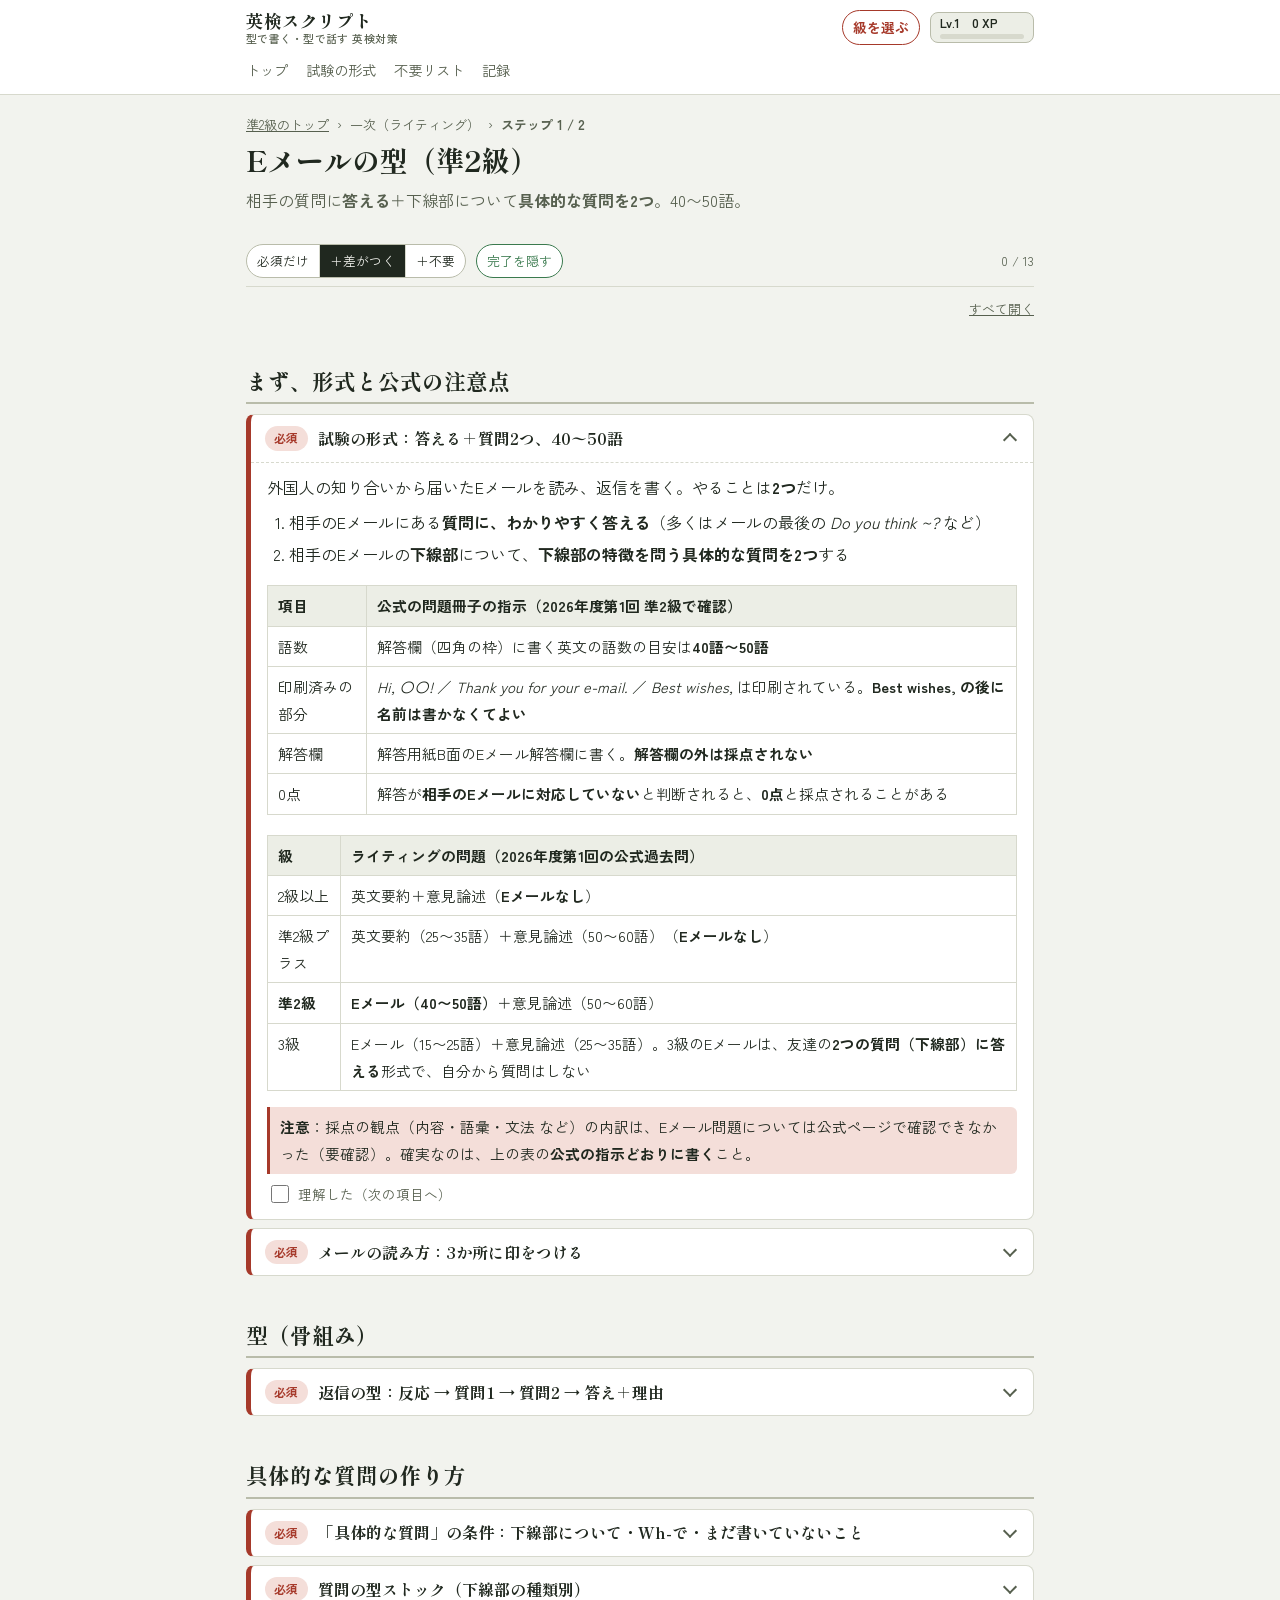
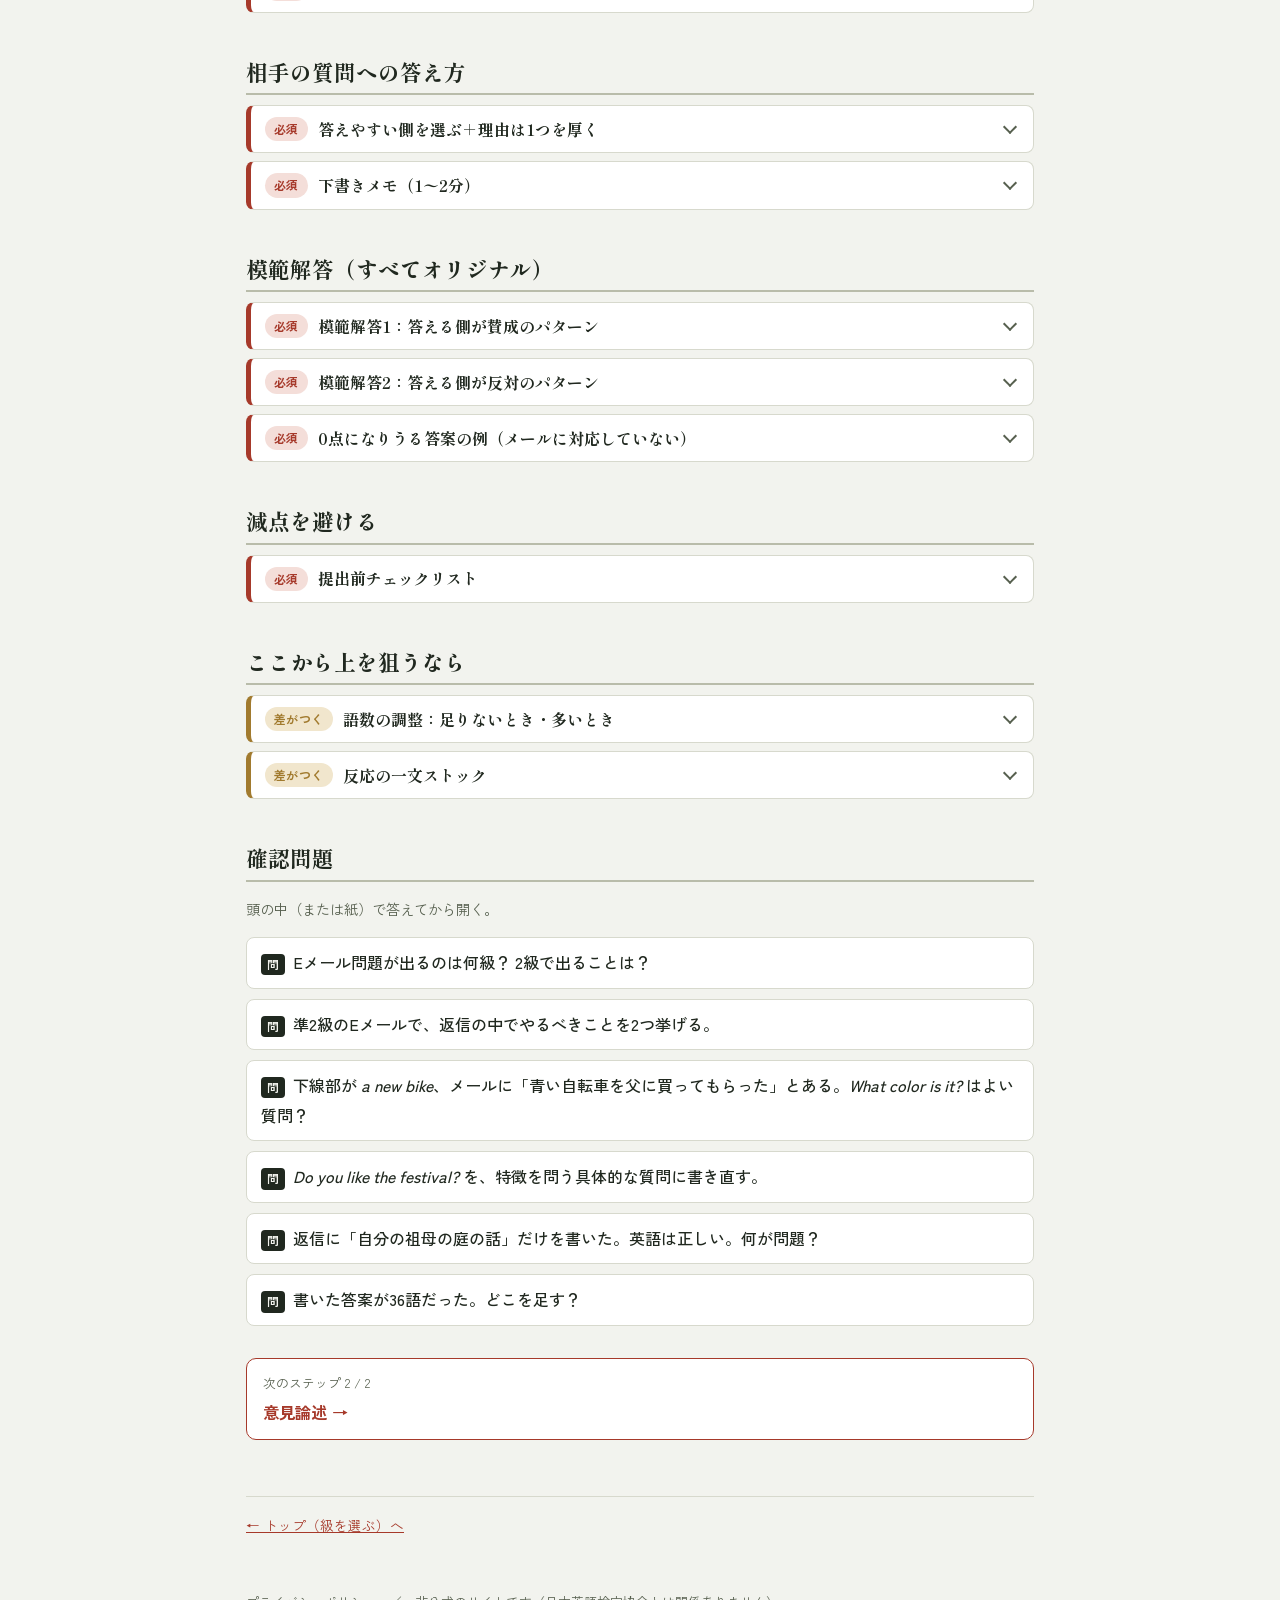
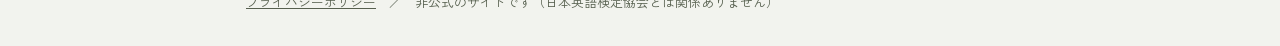
==== commit dba31c88: "AdSense自動広告とプライバシーポリシーを追加 Co-Authored-By: Claude Sonnet 5 <noreply@anthropic.com>" ====
--- a/email.html
+++ b/email.html
@@ -5,6 +5,8 @@
 <meta name="viewport" content="width=device-width, initial-scale=1">
 <title>Eメール（返信メール）の型【準2級】 | 英検スクリプト</title>
 <meta name="description" content="相手の質問に答える＋下線部について具体的な質問を2つ。40〜50語。">
+<script async src="https://pagead2.googlesyndication.com/pagead/js/adsbygoogle.js?client=ca-pub-1744436882685241"
+     crossorigin="anonymous"></script>
 <link rel="icon" href="data:image/svg+xml,<svg xmlns=%22http://www.w3.org/2000/svg%22 viewBox=%220 0 100 100%22><text y=%22.9em%22 font-size=%2290%22>%F0%9F%97%A3%EF%B8%8F</text></svg>">
 <link rel="stylesheet" href="https://fonts.googleapis.com/css2?family=Shippori+Mincho:wght@500;600;800&family=Zen+Kaku+Gothic+New:wght@400;500;700;900&display=swap">
 <link rel="stylesheet" href="assets/style.css">
@@ -301,6 +303,7 @@
     <a href="index.html">← トップ（級を選ぶ）へ</a>
   </footer>
 </main>
+<p class="site-foot wrap"><a href="privacy.html">プライバシーポリシー</a>　／　非公式のサイトです（日本英語検定協会とは関係ありません）</p>
 <script src="assets/manifest.js"></script>
 <script src="assets/app.js"></script>
 </body>
--- a/assets/style.css
+++ b/assets/style.css
@@ -336,3 +336,5 @@
   .nav{gap:14px;font-size:.86rem}
 }
 .item,h2{scroll-margin-top:64px}
+.site-foot{margin:0 auto 32px;padding-top:12px;font-size:.8rem;color:var(--ink-soft)}
+.site-foot a{color:inherit}
